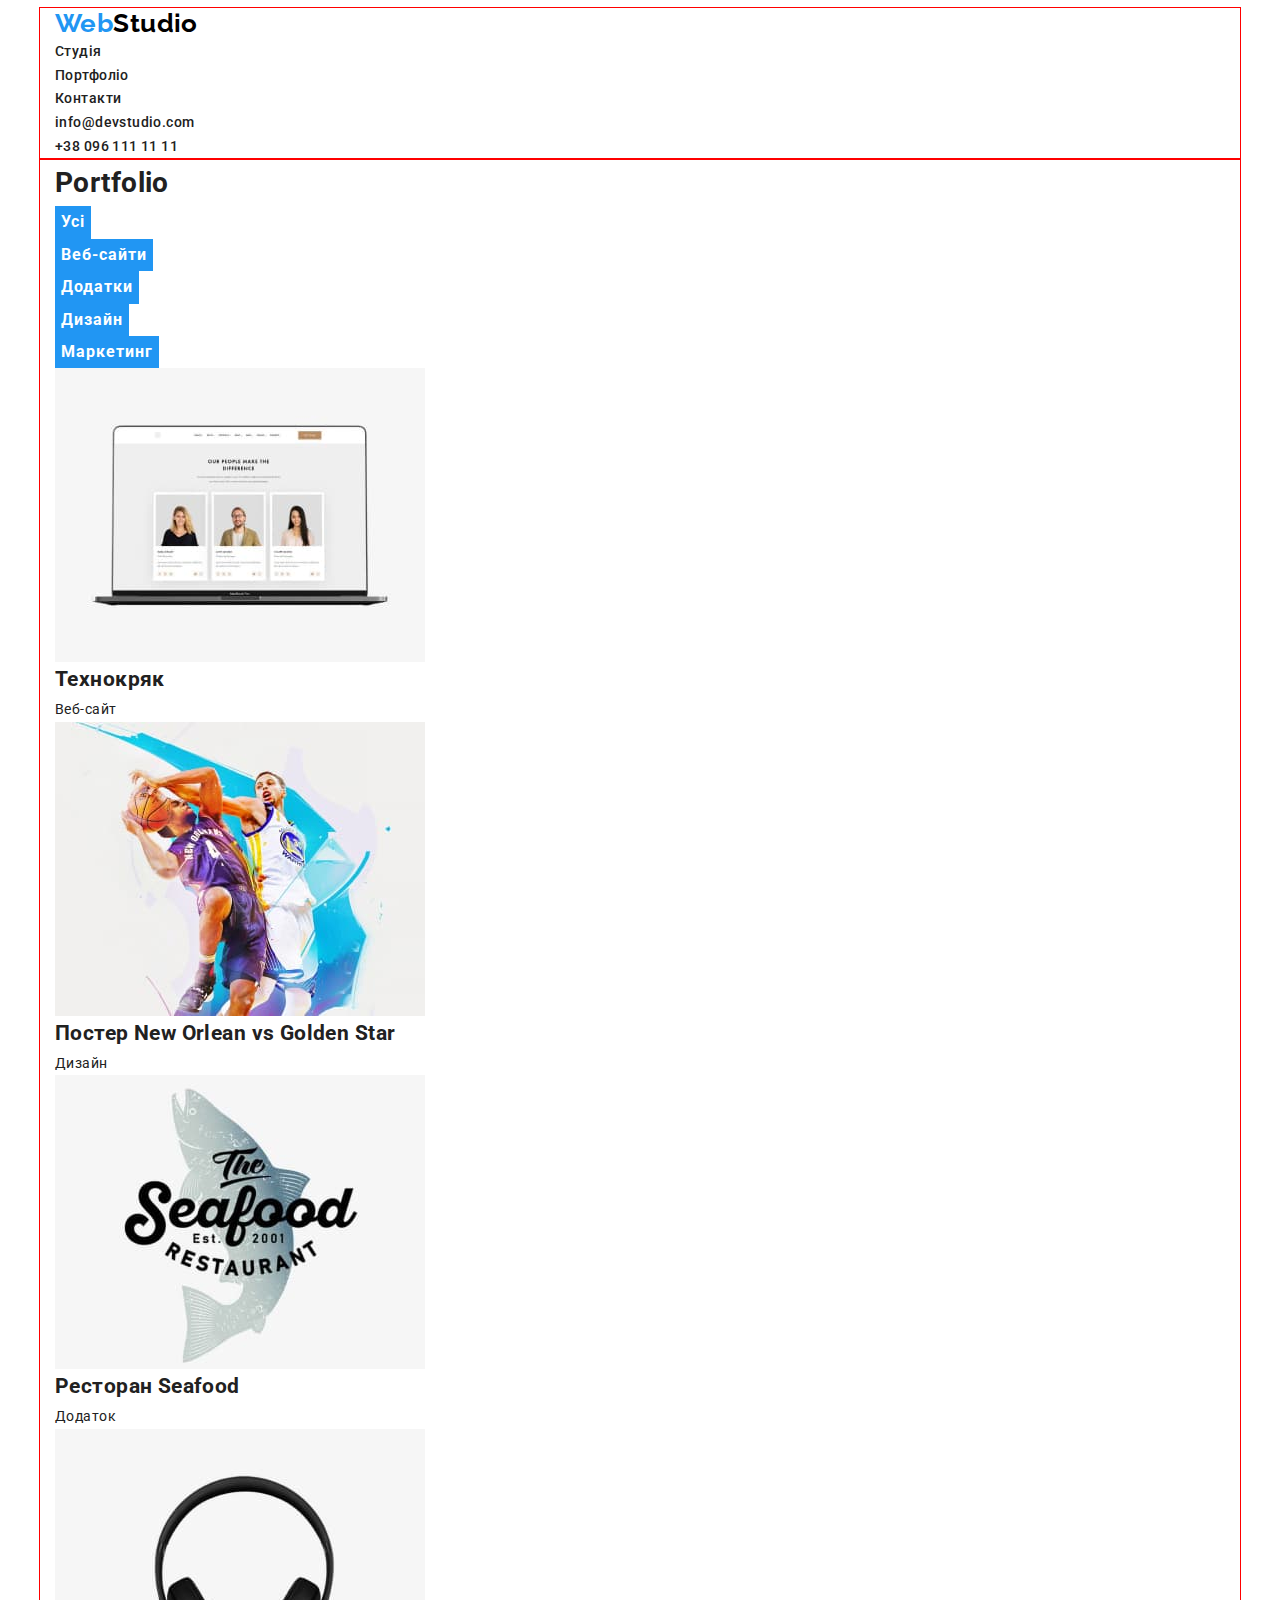
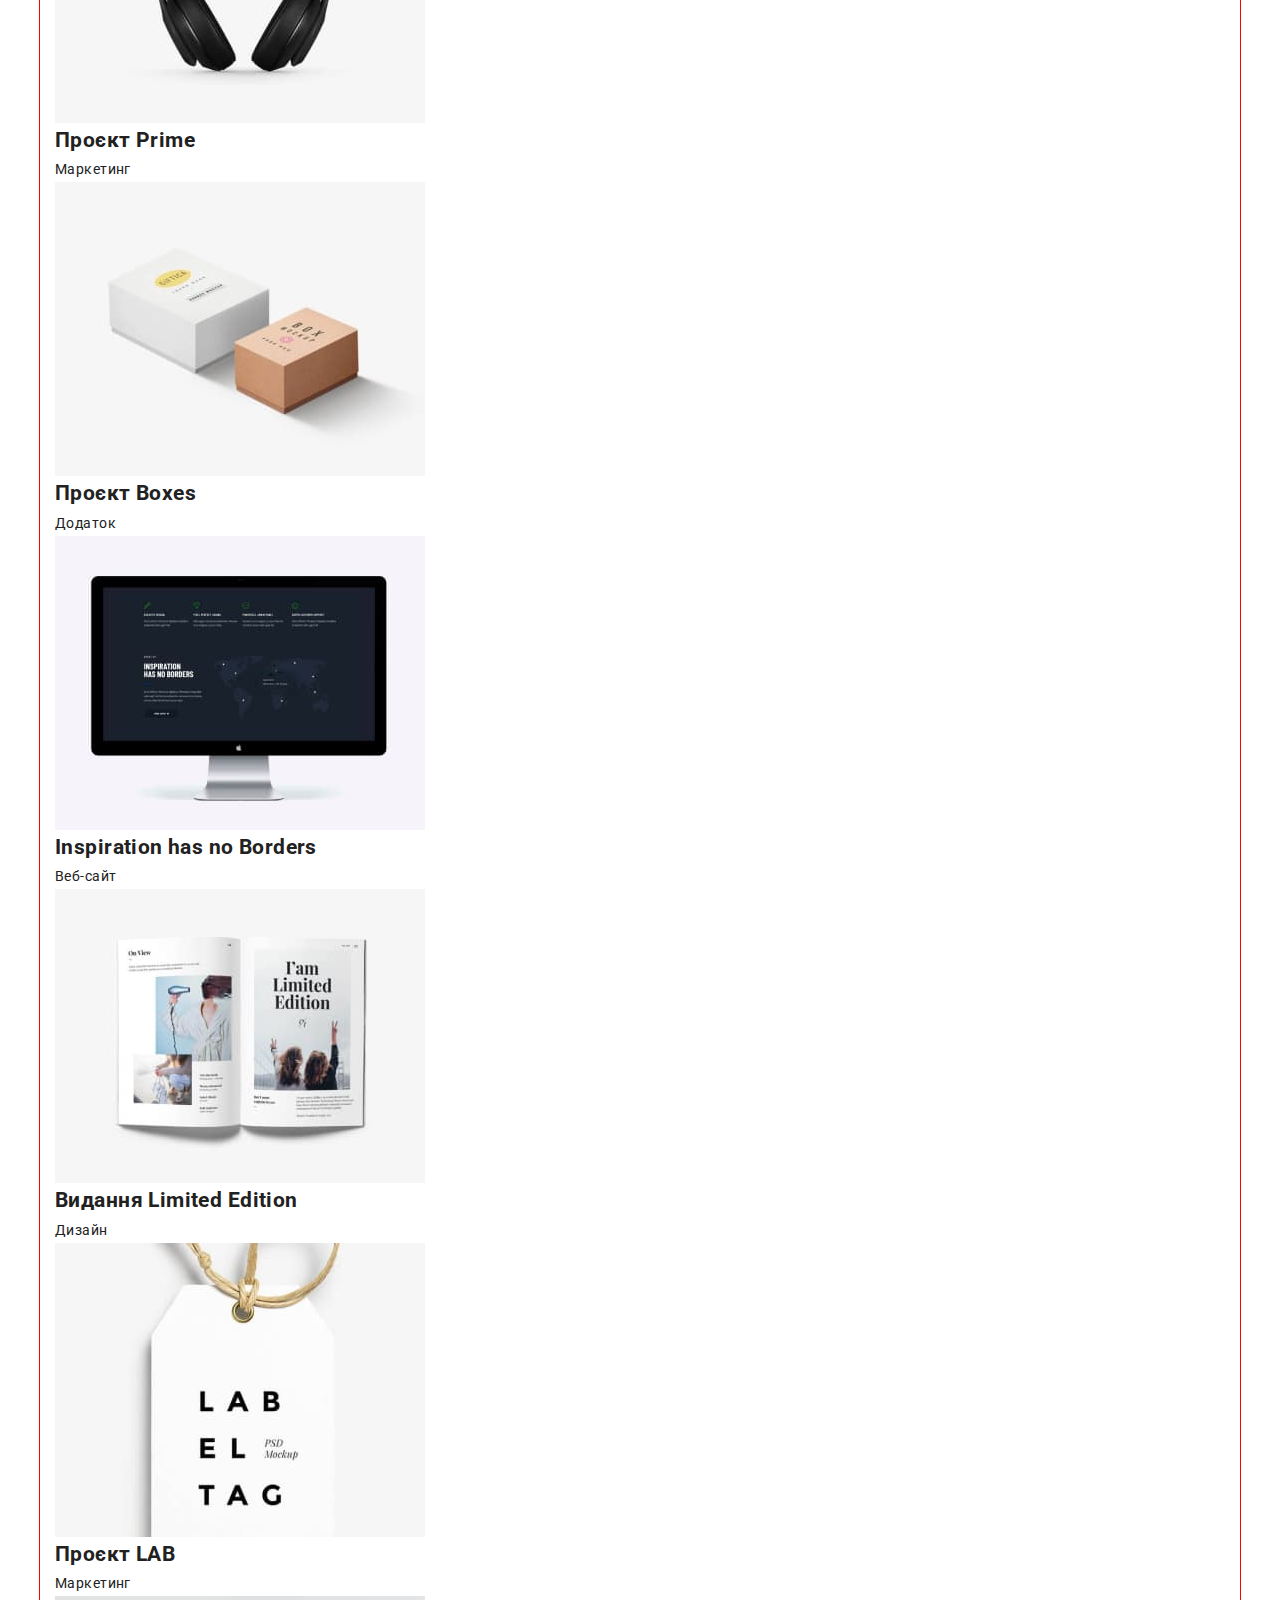
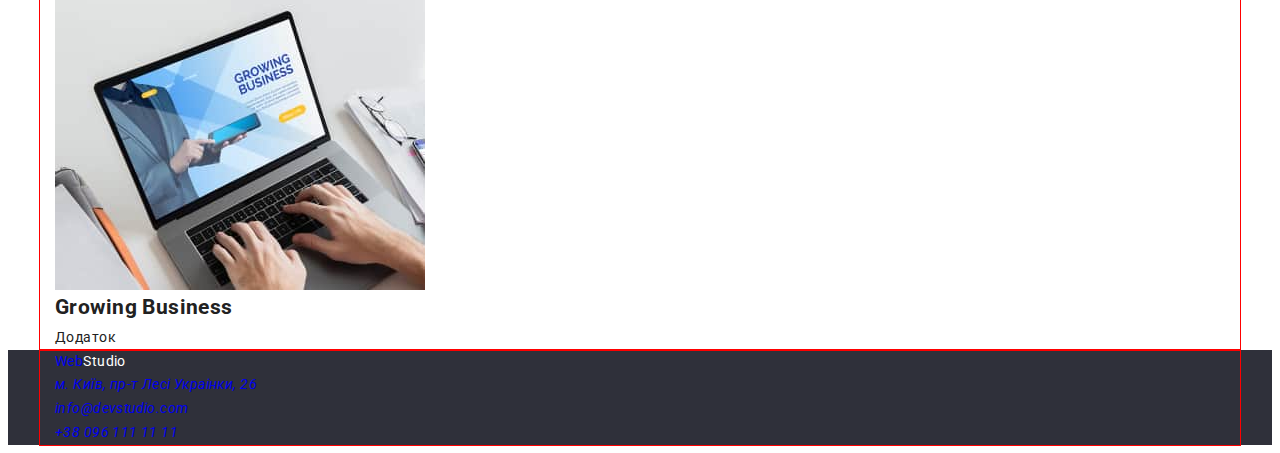
==== portfolio.html @ 5c6c7839 "Стилі текст і колір" ====
<!DOCTYPE html>
<html lang="uk">
  <head>
    <meta charset="UTF-8" />
    <meta http-equiv="X-UA-Compatible" content="IE=edge" />
    <meta name="viewport" content="width=device-width, initial-scale=1.0" />
    <title>WebStudio</title>
    <link rel="preconnect" href="https://fonts.googleapis.com" />
    <link rel="preconnect" href="https://fonts.gstatic.com" crossorigin />
    <link
      href="https://fonts.googleapis.com/css2?family=Raleway:wght@700&family=Roboto:wght@400;500;700;900&display=swap"
      rel="stylesheet"
    />
    <link rel="stylesheet" href="./css/style.css" />
  </head>

  <body>
    <!------------ header ------------->
    <header class="header">
      <div class="container">
        <nav class="header-nav">
          <a class="link logo" href="/"
            >Web<span class="logo-blac">Studio</span></a
          >
          <ul class="list header-list">
            <li class="header-item">
              <a class="link header-link" href="./index.html">Студія</a>
            </li>
            <li class="header-item">
              <a class="link header-link" href="./portfolio.html">Портфоліо</a>
            </li>
            <li class="header-item">
              <a class="link header-link" href="#">Контакти</a>
            </li>
          </ul>
        </nav>
        <ul class="list header-list">
          <li class="header-item">
            <a class="link header-link" href="mailto:info@devstudio.com"
              >info@devstudio.com</a
            >
          </li>
          <li class="header-item">
            <a class="link header-link" href="tel:+380961111111"
              >+38 096 111 11 11</a
            >
          </li>
        </ul>
      </div>
    </header>

    <main>
      <!------------- Portfolio -------------->
      <section class="Portfolio">
        <div class="container">
          <!-- Невидимий заголовок -->
          <h1 class="visually-hidden">Portfolio</h1>
          <!-------------- button filters ----------->
          <ul class="list btn-filters-list">
            <li class="btn-filters-item">
              <button type="button" class="btn btn-filters">Усі</button>
            </li>
            <li class="btn-filters-item">
              <button type="button" class="btn btn-filters">Веб-сайти</button>
            </li>
            <li class="btn-filters-item">
              <button type="button" class="btn btn-filters">Додатки</button>
            </li>
            <li class="btn-filters-item">
              <button type="button" class="btn btn-filters">Дизайн</button>
            </li>
            <li class="btn-filters-item">
              <button type="button" class="btn btn-filters">Маркетинг</button>
            </li>
          </ul>
          <!-- class="Portfolio-item" -->
          <ul class="list Portfolio-list">
            <li class="background-team">
              <img
                src="./images/portfolio/1img.jpg"
                alt="На макбукі відкрита сторінка сайту"
                width="370"
              />
              <h2 class="transition">Технокряк</h2>
              <p class="tabs">Веб-сайт</p>
            </li>
            <li class="background-team">
              <img
                src="./images/portfolio/2img.jpg"
                alt="Два хлопці грають в баскетбол"
                width="370"
              />
              <h2 class="transition">Постер New Orlean vs Golden Star</h2>
              <p class="tabs">Дизайн</p>
            </li>
            <li class="background-team">
              <img
                src="./images/portfolio/3img.jpg"
                alt="Сіра риба чорний напис назви ресторану"
                width="370"
              />
              <h2 class="transition">Ресторан Seafood</h2>
              <p class="tabs">Додаток</p>
            </li>
            <li class="background-team">
              <img
                src="./images/portfolio/4img.jpg"
                alt="Чорні аудіонаушники "
                width="370"
              />
              <h2 class="transition">Проєкт Prime</h2>
              <p class="tabs">Маркетинг</p>
            </li>
            <li class="background-team">
              <img
                src="./images/portfolio/5img.jpg"
                alt="Дві коробки"
                width="370"
              />
              <h2 class="transition">Проєкт Boxes</h2>
              <p class="tabs">Додаток</p>
            </li>
            <li class="background-team">
              <img
                src="./images/portfolio/6img.jpg"
                alt="Монітор з відкритим сайтом"
                width="370"
              />
              <h2 class="transition">Inspiration has no Borders</h2>
              <p class="tabs">Веб-сайт</p>
            </li>
            <li class="background-team">
              <img
                src="./images/portfolio/7img.jpg"
                alt="Розгорнута книжка з ілюстраціями"
                width="370"
              />
              <h2 class="transition">Видання Limited Edition</h2>
              <p class="tabs">Дизайн</p>
            </li>
            <li class="background-team">
              <img
                src="./images/portfolio/8img.jpg"
                alt="Бирка на канатці"
                width="370"
              />
              <h2 class="transition">Проєкт LAB</h2>
              <p class="tabs">Маркетинг</p>
            </li>
            <li class="background-team">
              <img
                src="./images/portfolio/9img.jpg"
                alt="Людина працюєє за ноутбуком"
                width="370"
              />
              <h2 class="transition">Growing Business</h2>
              <p class="ttabs>Додаток">Додаток</p>
            </li>
          </ul>
        </div>
      </section>
    </main>

    <footer class="footer">
      <div class="container">
      <a class="link link logo-link" href="/">Web<span class="logo-whayte">Studio</span></a>
      <address class="address">
        <ul class="list footer-list">
          <li class="footer-item">
            <a class="link link" href="https://goo.gl/maps/CPtrU1FHBa2aNyZL9"
              target="_blank"
              rel="noopener noreferrer nofollow"
              >м. Київ, пр-т Лесі Украінки, 26</a>
          </li>
          <li class="footer-item">
            <a class="link link" href="mailto:info@devstudio.com">info@devstudio.com</a>
          </li>
          <li class="footer-item">
            <a class="link link" href="tel:+380961111111">+38 096 111 11 11</a></li>
        </ul>
      </address>
    </div>
    </footer>
  </body>
</html>
---- css/style.css ----
:root {
  --color-brand: #2196f3;
  --color-text: #212121;
  --color-cap-text: #f5f5f5;
  --color-second-text: #757575;
  --background-premiori: #2f303a;
  --background-white: #ffffff;
  --background-gray: #f5f4fa;
  --color-white-text: #ffffff;
  --card-comand: rgba(255, 255, 255, 1);
  --button: rgba(33, 150, 243, 1);
}

body {
  color: var(--color-text);
  font-family: "Roboto", sans-serif;
  font-size: 14px;
  line-height: 1.7;
  letter-spacing: 0.03em;
}

.list {
  list-style: none;
}
.link {
  text-decoration: none;
}
.link:hover,
.link:focus {
  color: rgba(33, 150, 243, 1);
}
ul,
ol {
  margin: 0;
  padding: 0;
}
p,
h1,
h2,
h3,
h4,
h5,
h6 {
  margin: 0;
}
img {
  display: block;
}
.container {
  width: 1170px;
  padding: 0 15px;
  margin: 0 auto;
  outline: 1px solid red;
}

/* --------common styles----------- */
.btn {
  background-color: var(--color-brand);
  color: rgba(255, 255, 255, 1);
  font-family: inherit;
  font-style: normal;
  font-weight: 700;
  font-size: 16px;
  line-height: 1.9;
  display: flex;
  align-items: center;
  text-align: center;
  letter-spacing: 0.06em;
  cursor: pointer;
  border: none;
}
.btn:hover,
.btn:focus {
  background-color: #188ce8;
}

/* -------------header------------- */
.header-nav {
  color: var(--background-white);
  background-color: var(--background-white);
  font-family: inherit;

  
}
.logo {
  color: var(--color-brand);
  font-family: "Raleway", sans-serif;
  font-weight: 700;
  font-size: 26px;
  line-height: 1.2;
}
.logo-blac {
  color: #000000;
}
.header-link {
  color: rgba(33, 33, 33, 1);
  font-weight: 500;
  font-family: inherit;
}

/* ----------hero---------- */
.hero {
  background-color: var(--background-premiori);
}
.hero-title {
  color: rgba(255, 255, 255, 1);
  font-weight: 900;
  font-size: 44px;
  line-height: 1.4;
  text-align: center;
  letter-spacing: 0.06em;
  text-transform: uppercase;
  margin-bottom: 30px;
}

/* ----------Features---------- */
/* visually-hidden */
.Features-titel { 
  position: absolute;
  white-space: nowrap;
  width: 1px;
  height: 1px;
  overflow: hidden;
  border: 0;
  padding: 0;
  clip: rect(0 0 0 0);
  clip-path: inset(50%);
  margin: -1px;
}
.Features-subtitel {
  color: var(--color-text);
  font-weight: 700;
  font-size: 14px;
  line-height: 1.1;
  letter-spacing: 0.03em;
  text-transform: uppercase;
}
.Features-text {
  color: var(--color-second-text);
  font-size: 14px;
  line-height: 1.7;
  letter-spacing: 0.03em;
}

/* <!------------ workers -------------> */
.workers-titel {
  color: var(--color-text);
  font-weight: 700;
  font-size: 36px;
  line-height: 1.2;
  text-align: center;
  letter-spacing: 0.03em;
}

/* <!------------ team -------------> */
.team-titel {
color: var(--color-text);
font-weight: 700;
font-size: 36px;
line-height: calc(42 / 36);
text-align: center;
letter-spacing: 0.03em;
color: var(--color-text);
}
.team-subtitel {
  color: var(--color-text);
  font-size: 16px;
  line-height: 1.2;
  
  letter-spacing: 0.03em;
}
.team-subtitel {
  background-color: var(--card-comand);
}

/*  <!------------footer ------------> */
.footer {
  background-color: var(--background-premiori);
}
.logo-whayte {
  color: #FFFFFF;
}
.footer-link {
  color: rgba(255, 255, 255, 0.6);
  font-size: 14px;
  line-height: calc(24 / 14);
  letter-spacing: 0.03em;
  font-style: normal;
}
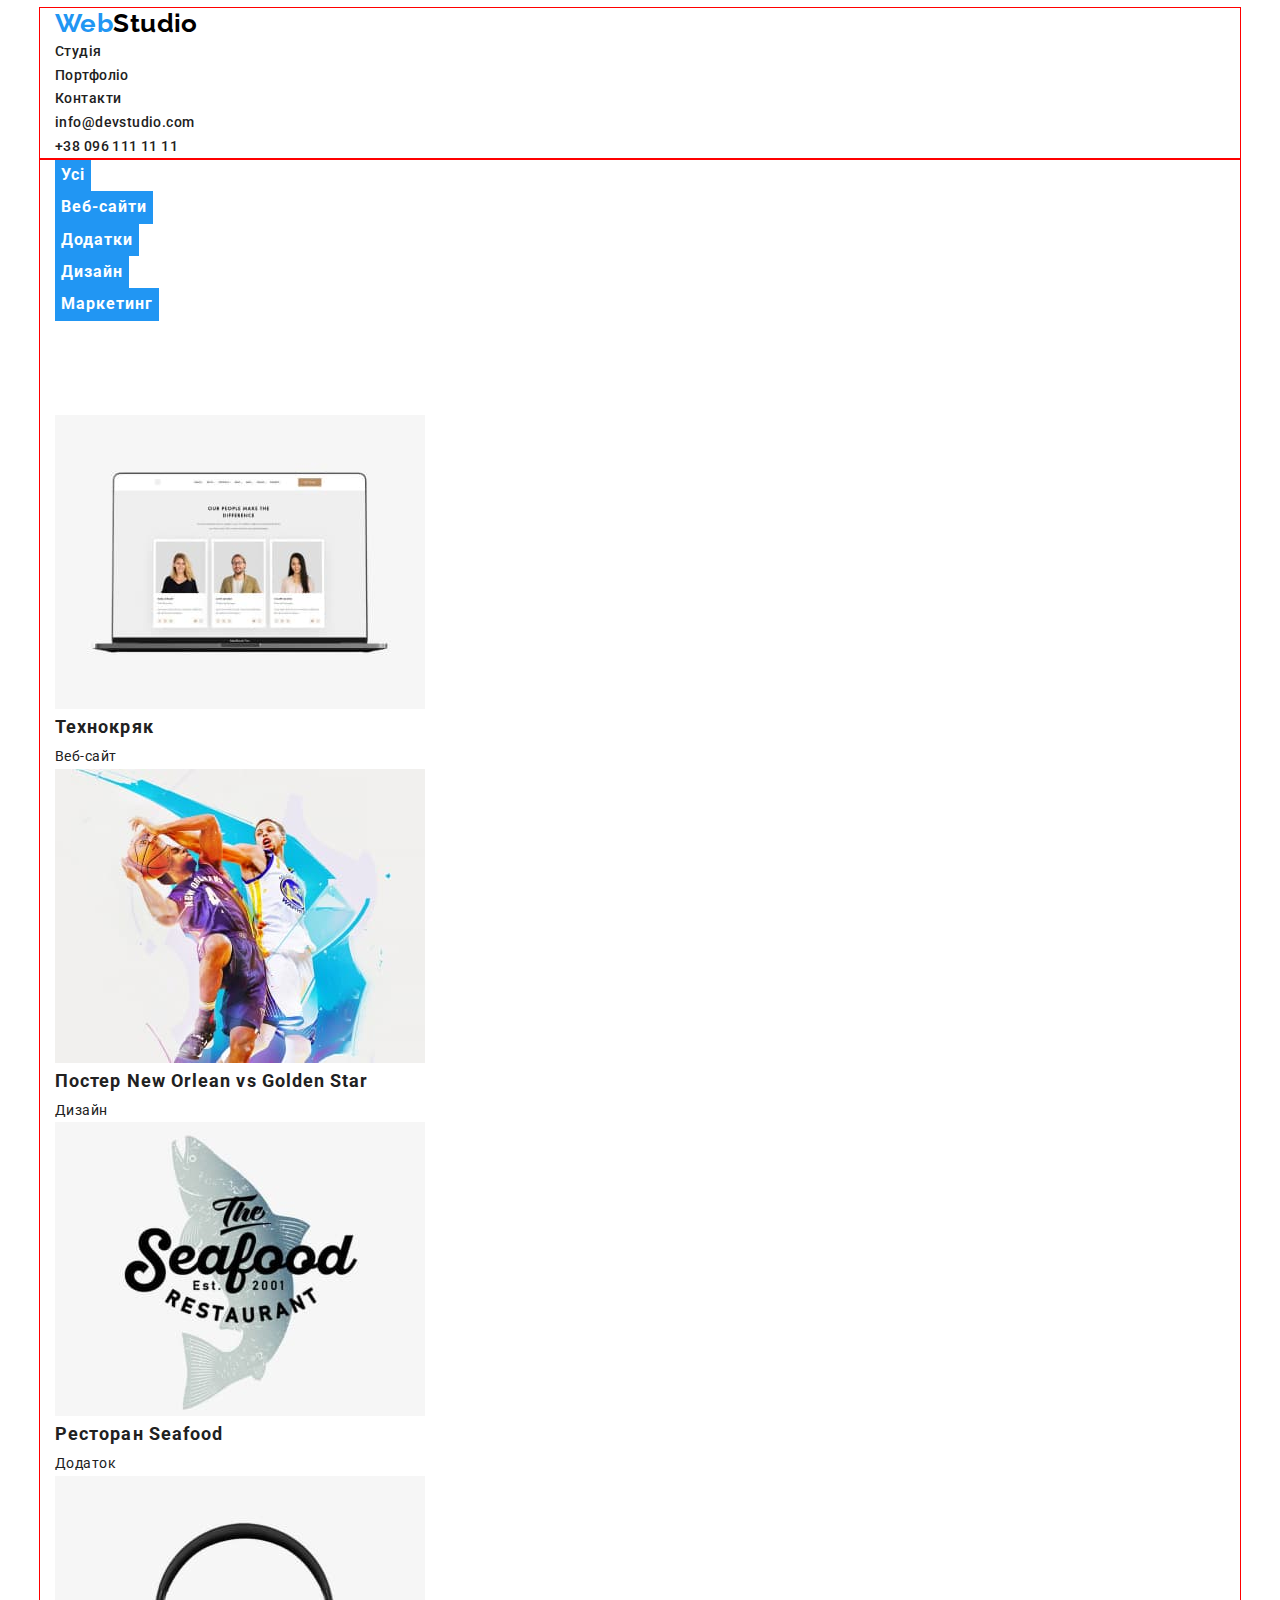
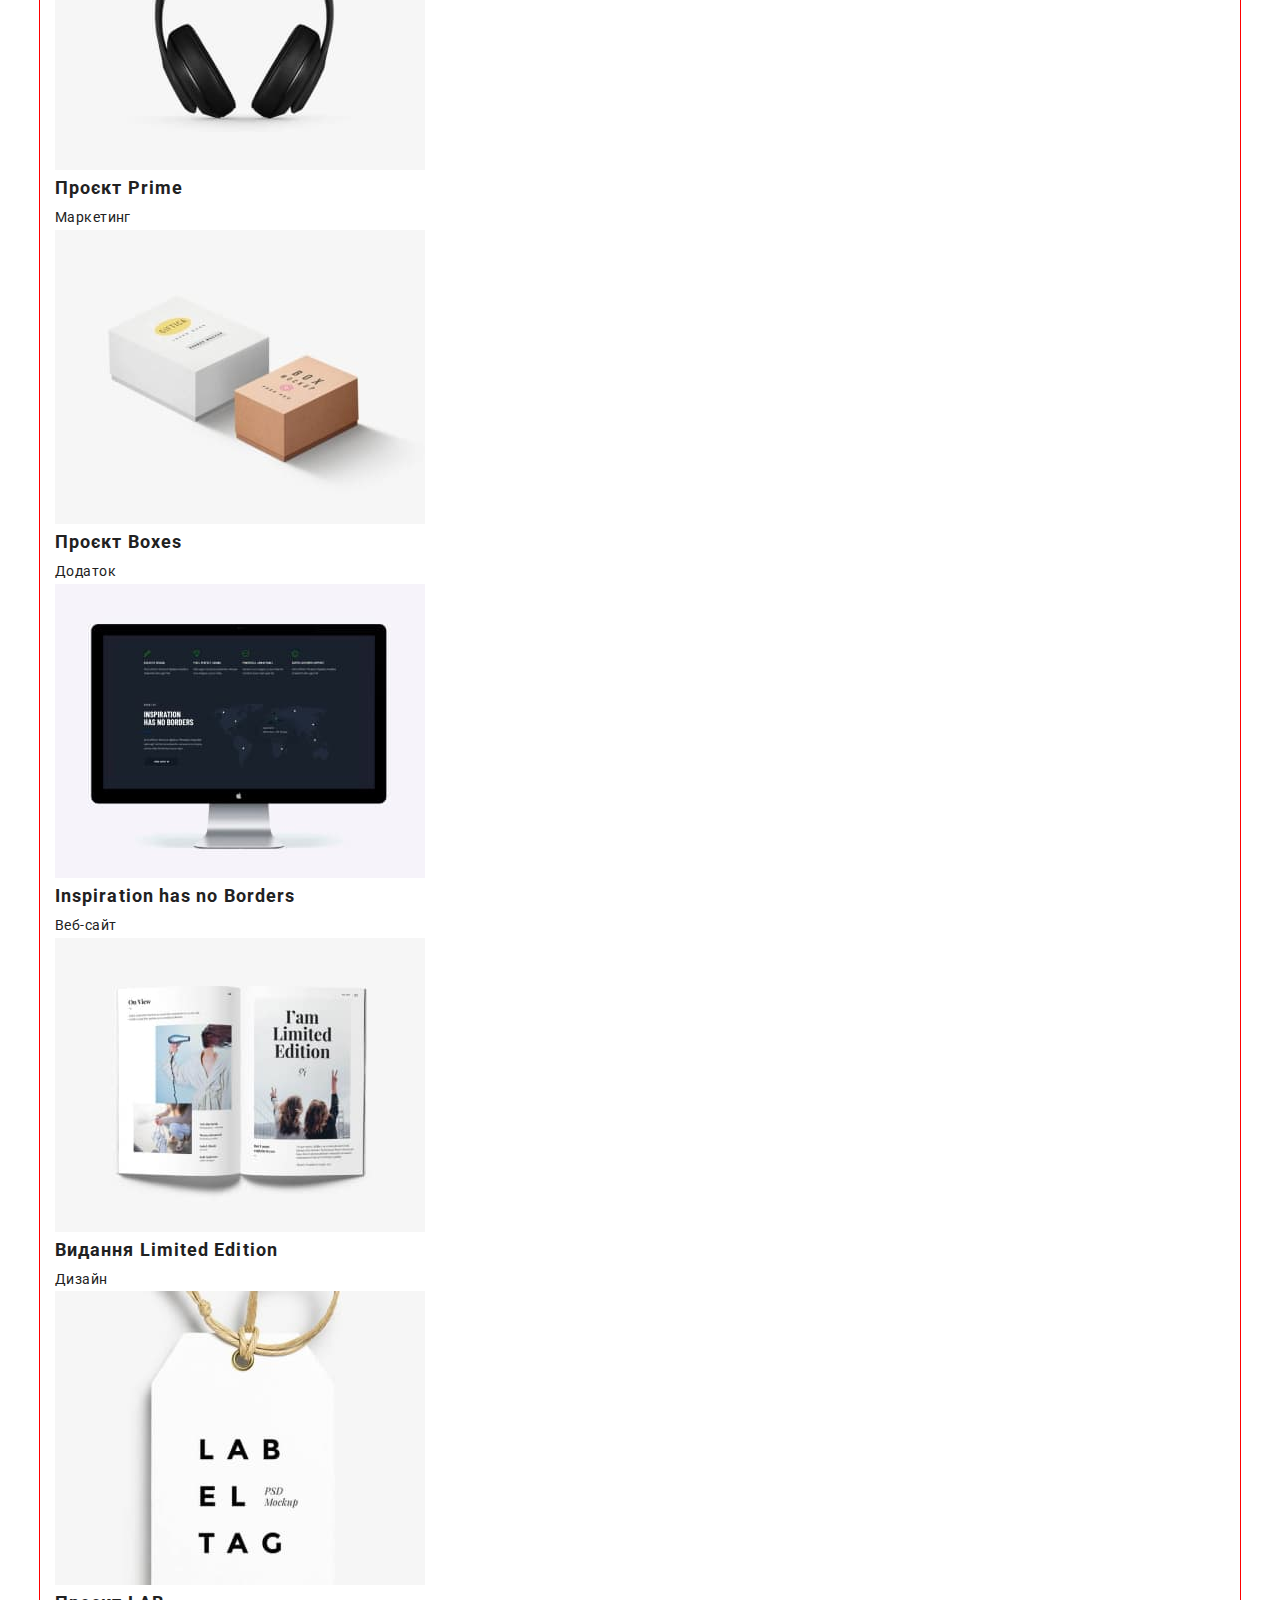
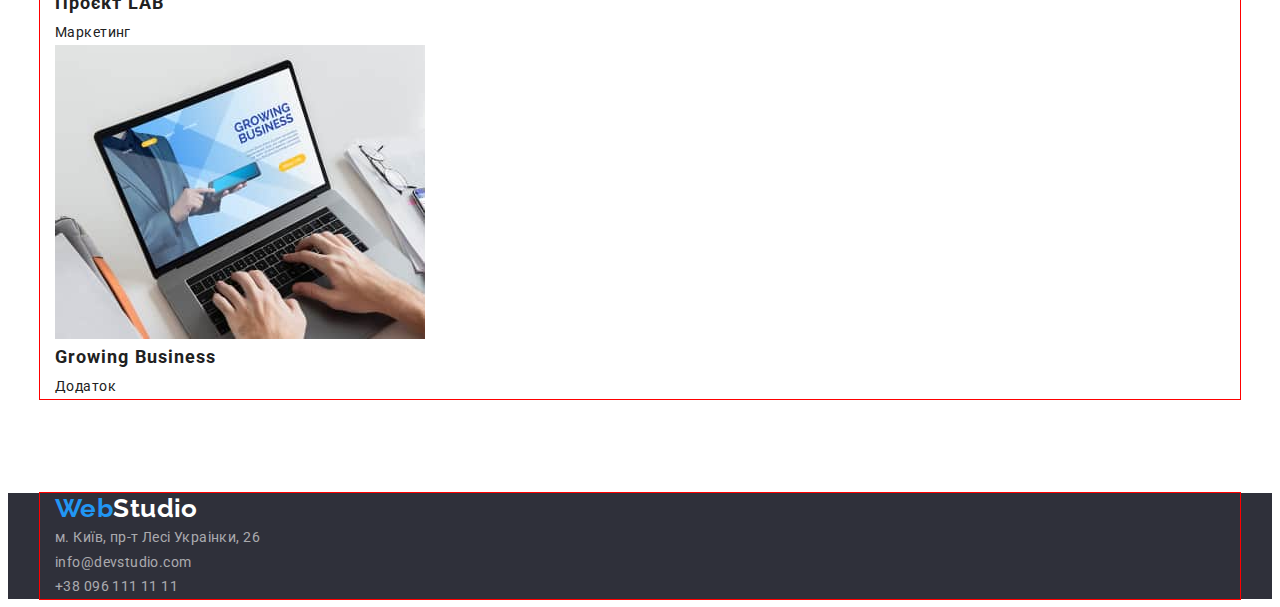
==== commit 7682eeb2: "css класи шрифт і колір" ====
--- a/portfolio.html
+++ b/portfolio.html
@@ -54,7 +54,7 @@
       <section class="Portfolio">
         <div class="container">
           <!-- Невидимий заголовок -->
-          <h1 class="visually-hidden">Portfolio</h1>
+          <h1 class="portfolio-titel visually-hidden">Portfolio</h1>
           <!-------------- button filters ----------->
           <ul class="list btn-filters-list">
             <li class="btn-filters-item">
@@ -73,87 +73,87 @@
               <button type="button" class="btn btn-filters">Маркетинг</button>
             </li>
           </ul>
-          <!-- class="Portfolio-item" -->
+          <!----------- projects portfolio ------------>
           <ul class="list Portfolio-list">
-            <li class="background-team">
-              <img
+            <li class="background-portfolio">
+              <img class="portfolio-img"
                 src="./images/portfolio/1img.jpg"
                 alt="На макбукі відкрита сторінка сайту"
                 width="370"
               />
-              <h2 class="transition">Технокряк</h2>
-              <p class="tabs">Веб-сайт</p>
+              <h2 class="portfolio-sabtitel">Технокряк</h2>
+              <p class="portfolio-text">Веб-сайт</p>
             </li>
-            <li class="background-team">
-              <img
+            <li class="background-portfolio">
+              <img class="portfolio-img"
                 src="./images/portfolio/2img.jpg"
                 alt="Два хлопці грають в баскетбол"
                 width="370"
               />
-              <h2 class="transition">Постер New Orlean vs Golden Star</h2>
-              <p class="tabs">Дизайн</p>
+              <h2 class="portfolio-sabtitel">Постер New Orlean vs Golden Star</h2>
+              <p class="portfolio-text">Дизайн</p>
             </li>
-            <li class="background-team">
-              <img
+            <li class="background-portfolio">
+              <img class="portfolio-img"
                 src="./images/portfolio/3img.jpg"
                 alt="Сіра риба чорний напис назви ресторану"
                 width="370"
               />
-              <h2 class="transition">Ресторан Seafood</h2>
-              <p class="tabs">Додаток</p>
+              <h2 class="portfolio-sabtitel">Ресторан Seafood</h2>
+              <p class="portfolio-text">Додаток</p>
             </li>
-            <li class="background-team">
-              <img
+            <li class="background-portfolio">
+              <img class="portfolio-img"
                 src="./images/portfolio/4img.jpg"
                 alt="Чорні аудіонаушники "
                 width="370"
               />
-              <h2 class="transition">Проєкт Prime</h2>
-              <p class="tabs">Маркетинг</p>
+              <h2 class="portfolio-sabtitel">Проєкт Prime</h2>
+              <p class="portfolio-text">Маркетинг</p>
             </li>
-            <li class="background-team">
-              <img
+            <li class="background-portfolio">
+              <img class="portfolio-img"
                 src="./images/portfolio/5img.jpg"
                 alt="Дві коробки"
                 width="370"
               />
-              <h2 class="transition">Проєкт Boxes</h2>
-              <p class="tabs">Додаток</p>
+              <h2 class="portfolio-sabtitel">Проєкт Boxes</h2>
+              <p class="portfolio-text">Додаток</p>
             </li>
-            <li class="background-team">
-              <img
+            <li class="background-portfolio">
+              <img class="portfolio-img"
                 src="./images/portfolio/6img.jpg"
                 alt="Монітор з відкритим сайтом"
                 width="370"
               />
-              <h2 class="transition">Inspiration has no Borders</h2>
-              <p class="tabs">Веб-сайт</p>
+              <h2 class="portfolio-sabtitel">Inspiration has no Borders</h2>
+              <p class="portfolio-text">Веб-сайт</p>
             </li>
-            <li class="background-team">
-              <img
+            <li class="background-portfolio">
+              <img class="portfolio-img"
                 src="./images/portfolio/7img.jpg"
                 alt="Розгорнута книжка з ілюстраціями"
                 width="370"
               />
-              <h2 class="transition">Видання Limited Edition</h2>
-              <p class="tabs">Дизайн</p>
+              <h2 class="portfolio-sabtitel">Видання Limited Edition</h2>
+              <p class="portfolio-text">Дизайн</p>
             </li>
-            <li class="background-team">
-              <img
+            <li class="background-portfolio">
+              <img class="portfolio-img"
                 src="./images/portfolio/8img.jpg"
                 alt="Бирка на канатці"
                 width="370"
               />
-              <h2 class="transition">Проєкт LAB</h2>
-              <p class="tabs">Маркетинг</p>
+              <h2 class="portfolio-sabtitel">Проєкт LAB</h2>
+              <p class="portfolio-text">Маркетинг</p>
             </li>
-            <li class="background-team">
-              <img
+            <li class="background-portfolio">
+              <img class="portfolio-img"
                 src="./images/portfolio/9img.jpg"
                 alt="Людина працюєє за ноутбуком"
                 width="370"
               />
-              <h2 class="transition">Growing Business</h2>
+              <h2 class="portfolio-sabtitel">Growing Business</h2>
               <p class="ttabs>Додаток">Додаток</p>
             </li>
           </ul>
@@ -163,20 +163,20 @@
 
     <footer class="footer">
       <div class="container">
-      <a class="link link logo-link" href="/">Web<span class="logo-whayte">Studio</span></a>
+      <a class="link logo" href="/">Web<span class="logo-whayte">Studio</span></a>
       <address class="address">
         <ul class="list footer-list">
           <li class="footer-item">
-            <a class="link link" href="https://goo.gl/maps/CPtrU1FHBa2aNyZL9"
+            <a class="link footer-link" href="https://goo.gl/maps/CPtrU1FHBa2aNyZL9"
               target="_blank"
               rel="noopener noreferrer nofollow"
               >м. Київ, пр-т Лесі Украінки, 26</a>
           </li>
           <li class="footer-item">
-            <a class="link link" href="mailto:info@devstudio.com">info@devstudio.com</a>
+            <a class="link footer-link" href="mailto:info@devstudio.com">info@devstudio.com</a>
           </li>
           <li class="footer-item">
-            <a class="link link" href="tel:+380961111111">+38 096 111 11 11</a></li>
+            <a class="link footer-link" href="tel:+380961111111">+38 096 111 11 11</a></li>
         </ul>
       </address>
     </div>
--- a/css/style.css
+++ b/css/style.css
@@ -7,7 +7,7 @@
   --background-white: #ffffff;
   --background-gray: #f5f4fa;
   --color-white-text: #ffffff;
-  --card-comand: rgba(255, 255, 255, 1);
+  --card-background: rgba(255, 255, 255, 1);
   --button: rgba(33, 150, 243, 1);
 }
 
@@ -114,8 +114,8 @@
 }
 
 /* ----------Features---------- */
-/* visually-hidden */
-.Features-titel { 
+/* portfolio-titel */
+.visually-hidden { 
   position: absolute;
   white-space: nowrap;
   width: 1px;
@@ -169,8 +169,9 @@
   
   letter-spacing: 0.03em;
 }
-.team-subtitel {
-  background-color: var(--card-comand);
+/*-------- background team card ---------*/
+.team-background {
+  background-color: var(--card-background);
 }
 
 /*  <!------------footer ------------> */
@@ -188,19 +189,44 @@
   font-style: normal;
 }
 
-
-
-
-
-
-
-
-
-
-
-
-
-
-
-
-
+/* ------------Portfolio------------ */
+
+.btn-filters-list {
+  margin-bottom: 50px;
+}
+.background-portfolio {
+  background-color: var(--card-background);
+}
+.Portfolio-img {
+
+}
+.portfolio-sabtitel {
+  font-weight: 700;
+  font-size: 18px;
+  line-height: calc(36 / 18);
+  letter-spacing: 0.06em;
+
+color: var(--color-text);
+}
+.Portfolio-text {
+  font-size: 16px;
+  line-height: calc(30 / 16);
+  letter-spacing: 0.03em;
+}
+.Portfolio-list {
+  margin: 94px auto;
+}
+
+
+
+
+
+
+
+
+
+
+
+
+
+
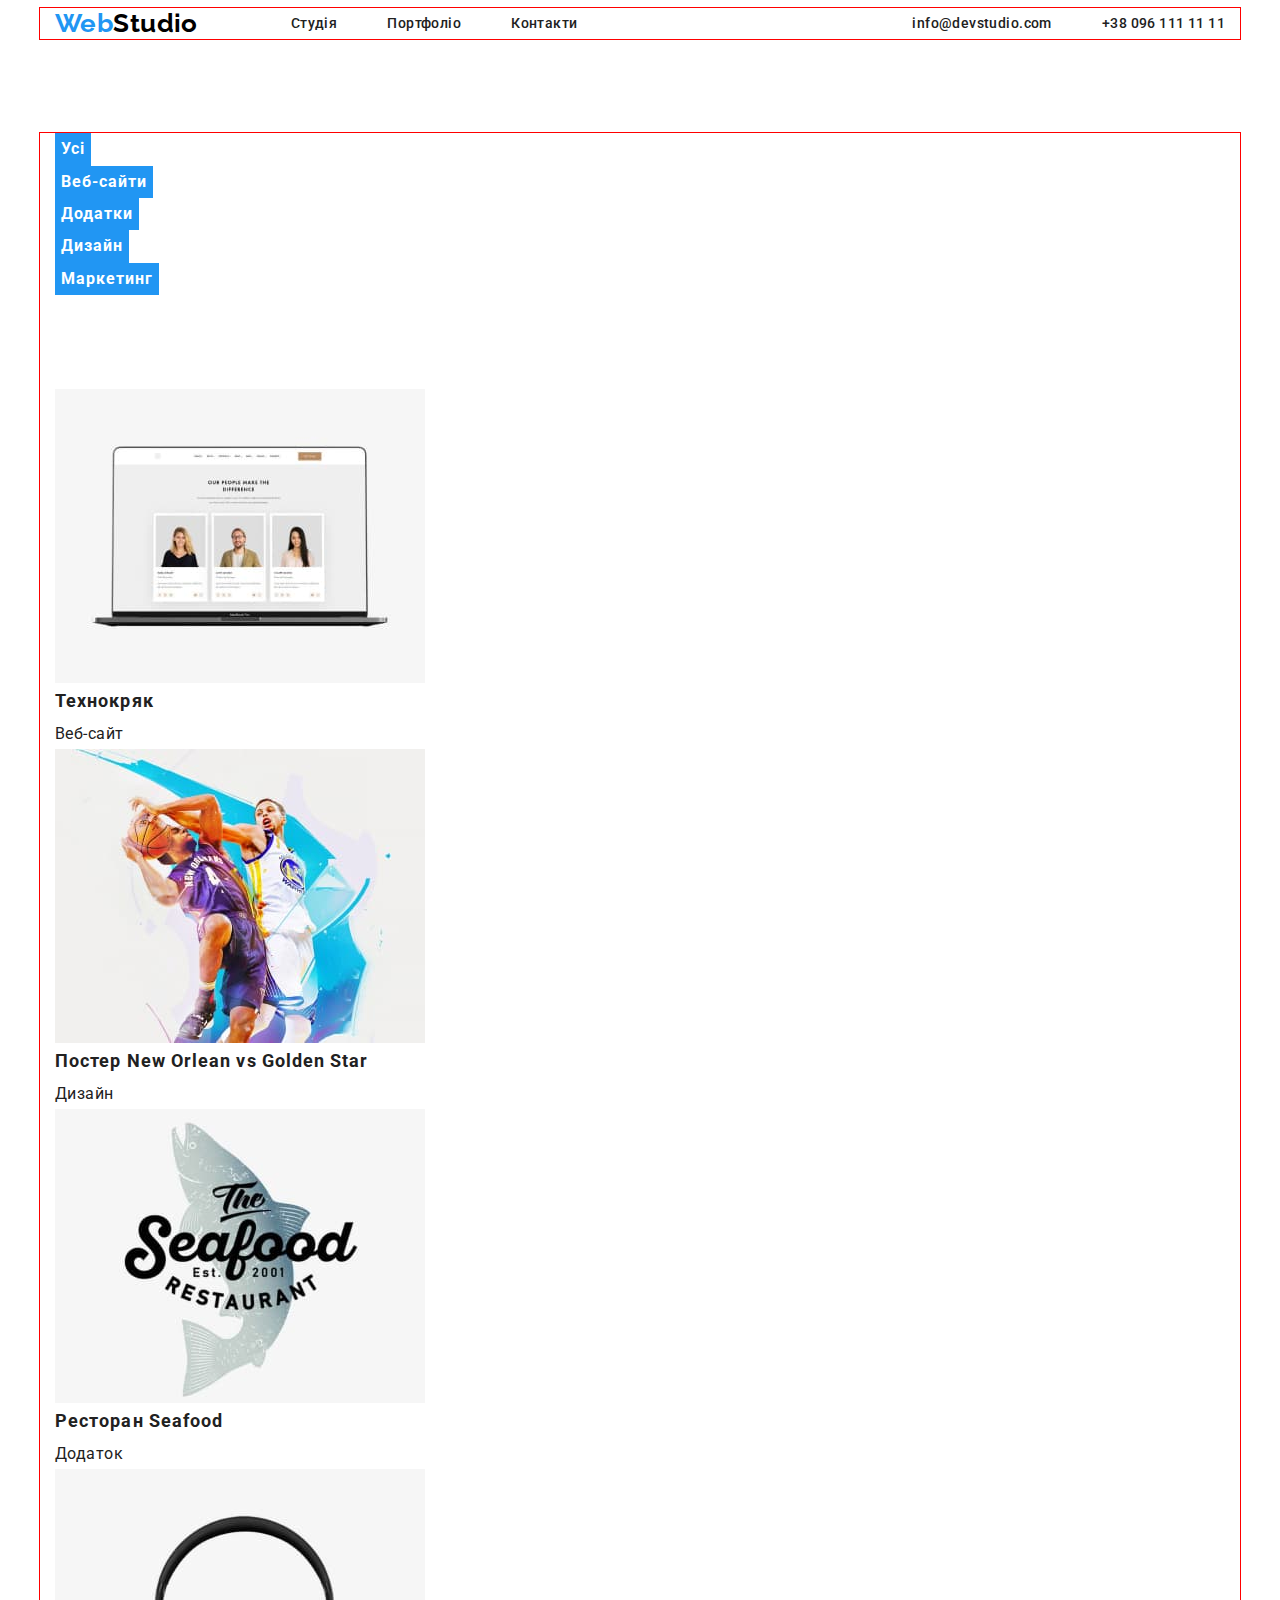
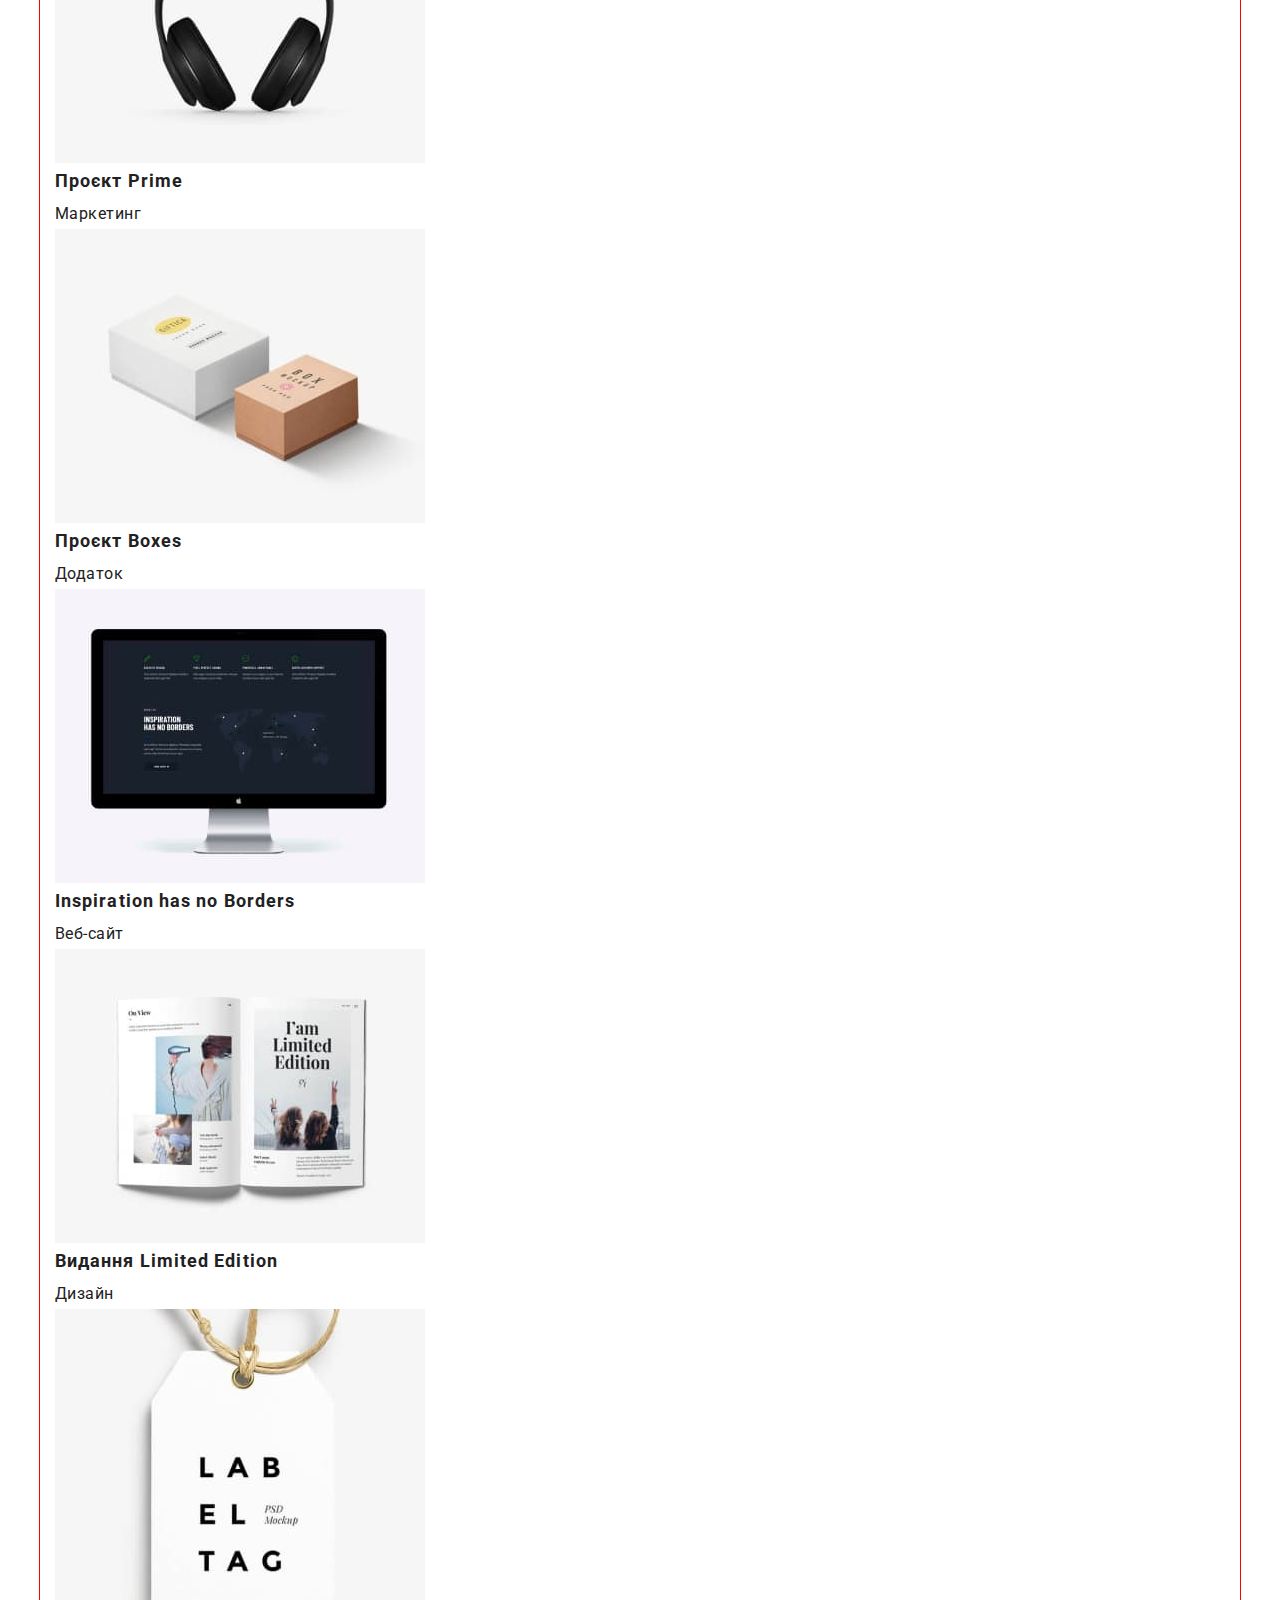
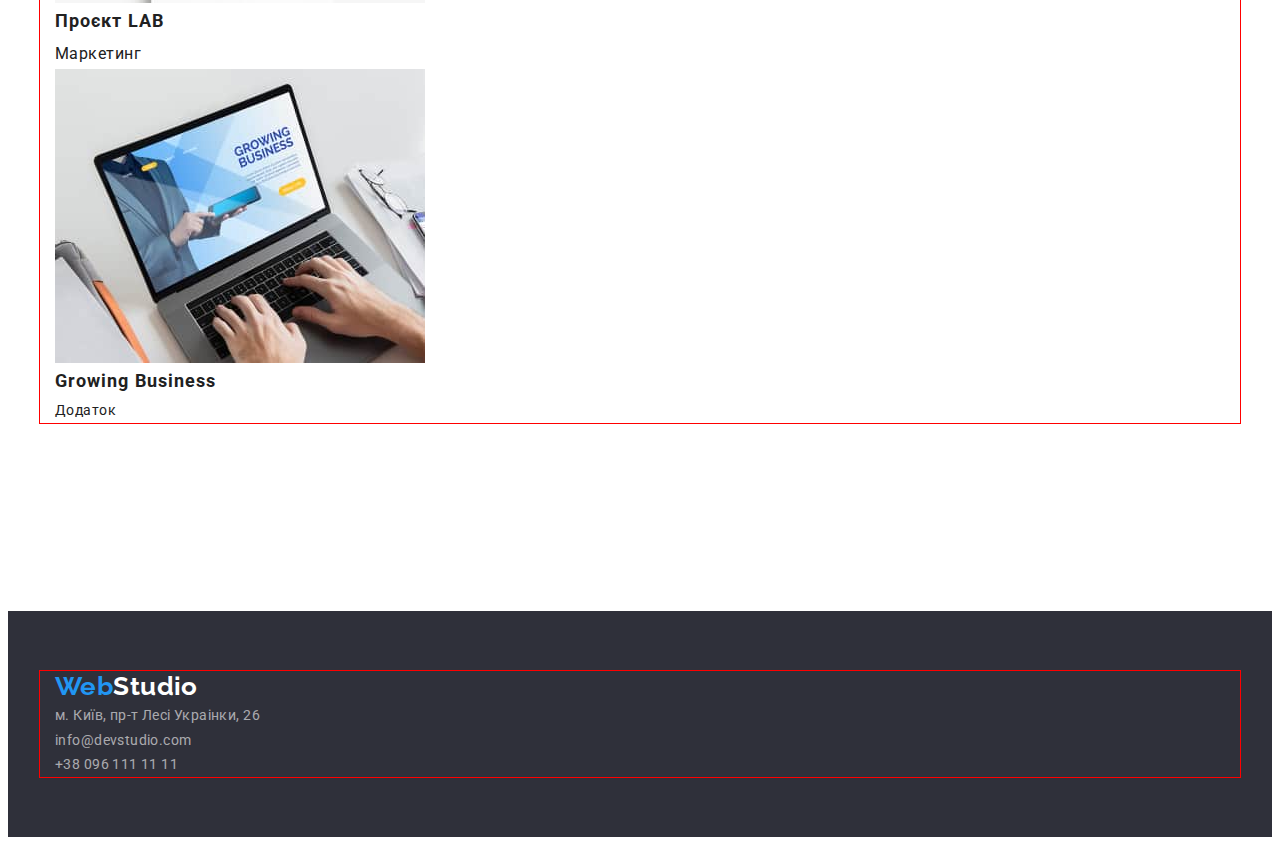
==== commit 46a75a27: "додав флекси" ====
--- a/portfolio.html
+++ b/portfolio.html
@@ -18,10 +18,10 @@
     <!------------ header ------------->
     <header class="header">
       <div class="container">
-        <nav class="header-nav">
-          <a class="link logo" href="/"
+        <a class="link logo" href="/"
             >Web<span class="logo-blac">Studio</span></a
           >
+        <nav class="header-nav">
           <ul class="list header-list">
             <li class="header-item">
               <a class="link header-link" href="./index.html">Студія</a>
@@ -51,7 +51,7 @@
 
     <main>
       <!------------- Portfolio -------------->
-      <section class="Portfolio">
+      <section class="section portfolio">
         <div class="container">
           <!-- Невидимий заголовок -->
           <h1 class="portfolio-titel visually-hidden">Portfolio</h1>
@@ -74,7 +74,7 @@
             </li>
           </ul>
           <!----------- projects portfolio ------------>
-          <ul class="list Portfolio-list">
+          <ul class="list portfolio-list">
             <li class="background-portfolio">
               <img class="portfolio-img"
                 src="./images/portfolio/1img.jpg"
--- a/css/style.css
+++ b/css/style.css
@@ -73,14 +73,17 @@
 .btn:focus {
   background-color: #188ce8;
 }
+.section {
+  padding-top: 94px;
+  padding-bottom: 94px;
+}
 
 /* -------------header------------- */
+
 .header-nav {
   color: var(--background-white);
   background-color: var(--background-white);
   font-family: inherit;
-
-  
 }
 .logo {
   color: var(--color-brand);
@@ -88,10 +91,23 @@
   font-weight: 700;
   font-size: 26px;
   line-height: 1.2;
+  margin-right: 93px;
 }
 .logo-blac {
   color: #000000;
 }
+.header > .container {
+  display: flex;
+  align-items: center;
+}
+.header-list {
+  display: flex;
+  margin-left: auto;
+}
+.header-item:not(:last-child) {
+  margin-right: 50px;
+}
+
 .header-link {
   color: rgba(33, 33, 33, 1);
   font-weight: 500;
@@ -112,10 +128,16 @@
   text-transform: uppercase;
   margin-bottom: 30px;
 }
+.hero-btn {
+  min-width: 216px;
+  height: 50px;
+  margin: 30px auto 0;
+  display: block;
+}
 
 /* ----------Features---------- */
 /* portfolio-titel */
-.visually-hidden { 
+.visually-hidden {
   position: absolute;
   white-space: nowrap;
   width: 1px;
@@ -127,59 +149,90 @@
   clip-path: inset(50%);
   margin: -1px;
 }
-.Features-subtitel {
+.features-list {
+  display: flex;
+}
+.features-item:not(:last-child) {
+  margin-right: 30px;
+}
+.features-subtitel {
   color: var(--color-text);
   font-weight: 700;
   font-size: 14px;
   line-height: 1.1;
   letter-spacing: 0.03em;
   text-transform: uppercase;
-}
-.Features-text {
+  margin-bottom: 10px;
+}
+.features-text {
   color: var(--color-second-text);
   font-size: 14px;
   line-height: 1.7;
   letter-spacing: 0.03em;
 }
 
-/* <!------------ workers -------------> */
+/* ------------ workers ------------*/
 .workers-titel {
   color: var(--color-text);
   font-weight: 700;
   font-size: 36px;
-  line-height: 1.2;
-  text-align: center;
-  letter-spacing: 0.03em;
-}
-
-/* <!------------ team -------------> */
+  line-height: calc(42 / 36);
+  text-align: center;
+  letter-spacing: 0.03em;
+  margin-bottom: 50px;
+}
+.workers-list {
+  display: flex;
+}
+.workers-item:not(:last-child) {
+  margin-right: 30px;
+}
+
+/* ------------ team ------------ */
 .team-titel {
-color: var(--color-text);
-font-weight: 700;
-font-size: 36px;
-line-height: calc(42 / 36);
-text-align: center;
-letter-spacing: 0.03em;
-color: var(--color-text);
-}
+  color: var(--color-text);
+  font-weight: 700;
+  font-size: 36px;
+  line-height: calc(42 / 36);
+  text-align: center;
+  letter-spacing: 0.03em;
+  margin-bottom: 50px;
+}
+.team-list {
+  display: flex;
+}
+
 .team-subtitel {
   color: var(--color-text);
   font-size: 16px;
   line-height: 1.2;
-  
-  letter-spacing: 0.03em;
+  letter-spacing: 0.03em;
+  margin-bottom: 10px;
+}
+
+.team-img {
+  margin-bottom: 30px;
+}
+.team-item {
+  padding-bottom: 30px;
+}
+.team-item:not(:last-child) {
+  margin-right: 30px;
 }
 /*-------- background team card ---------*/
 .team-background {
   background-color: var(--card-background);
 }
 
-/*  <!------------footer ------------> */
+/*  ------------footer ------------ */
 .footer {
   background-color: var(--background-premiori);
-}
+  padding-top: 60px;
+  padding-bottom: 60px;
+}
+
 .logo-whayte {
-  color: #FFFFFF;
+  color: #ffffff;
 }
 .footer-link {
   color: rgba(255, 255, 255, 0.6);
@@ -197,36 +250,18 @@
 .background-portfolio {
   background-color: var(--card-background);
 }
-.Portfolio-img {
-
-}
 .portfolio-sabtitel {
+  color: var(--color-text);
   font-weight: 700;
   font-size: 18px;
   line-height: calc(36 / 18);
   letter-spacing: 0.06em;
-
-color: var(--color-text);
-}
-.Portfolio-text {
+}
+.portfolio-text {
   font-size: 16px;
   line-height: calc(30 / 16);
   letter-spacing: 0.03em;
 }
-.Portfolio-list {
+.portfolio-list {
   margin: 94px auto;
-}
-
-
-
-
-
-
-
-
-
-
-
-
-
-
+}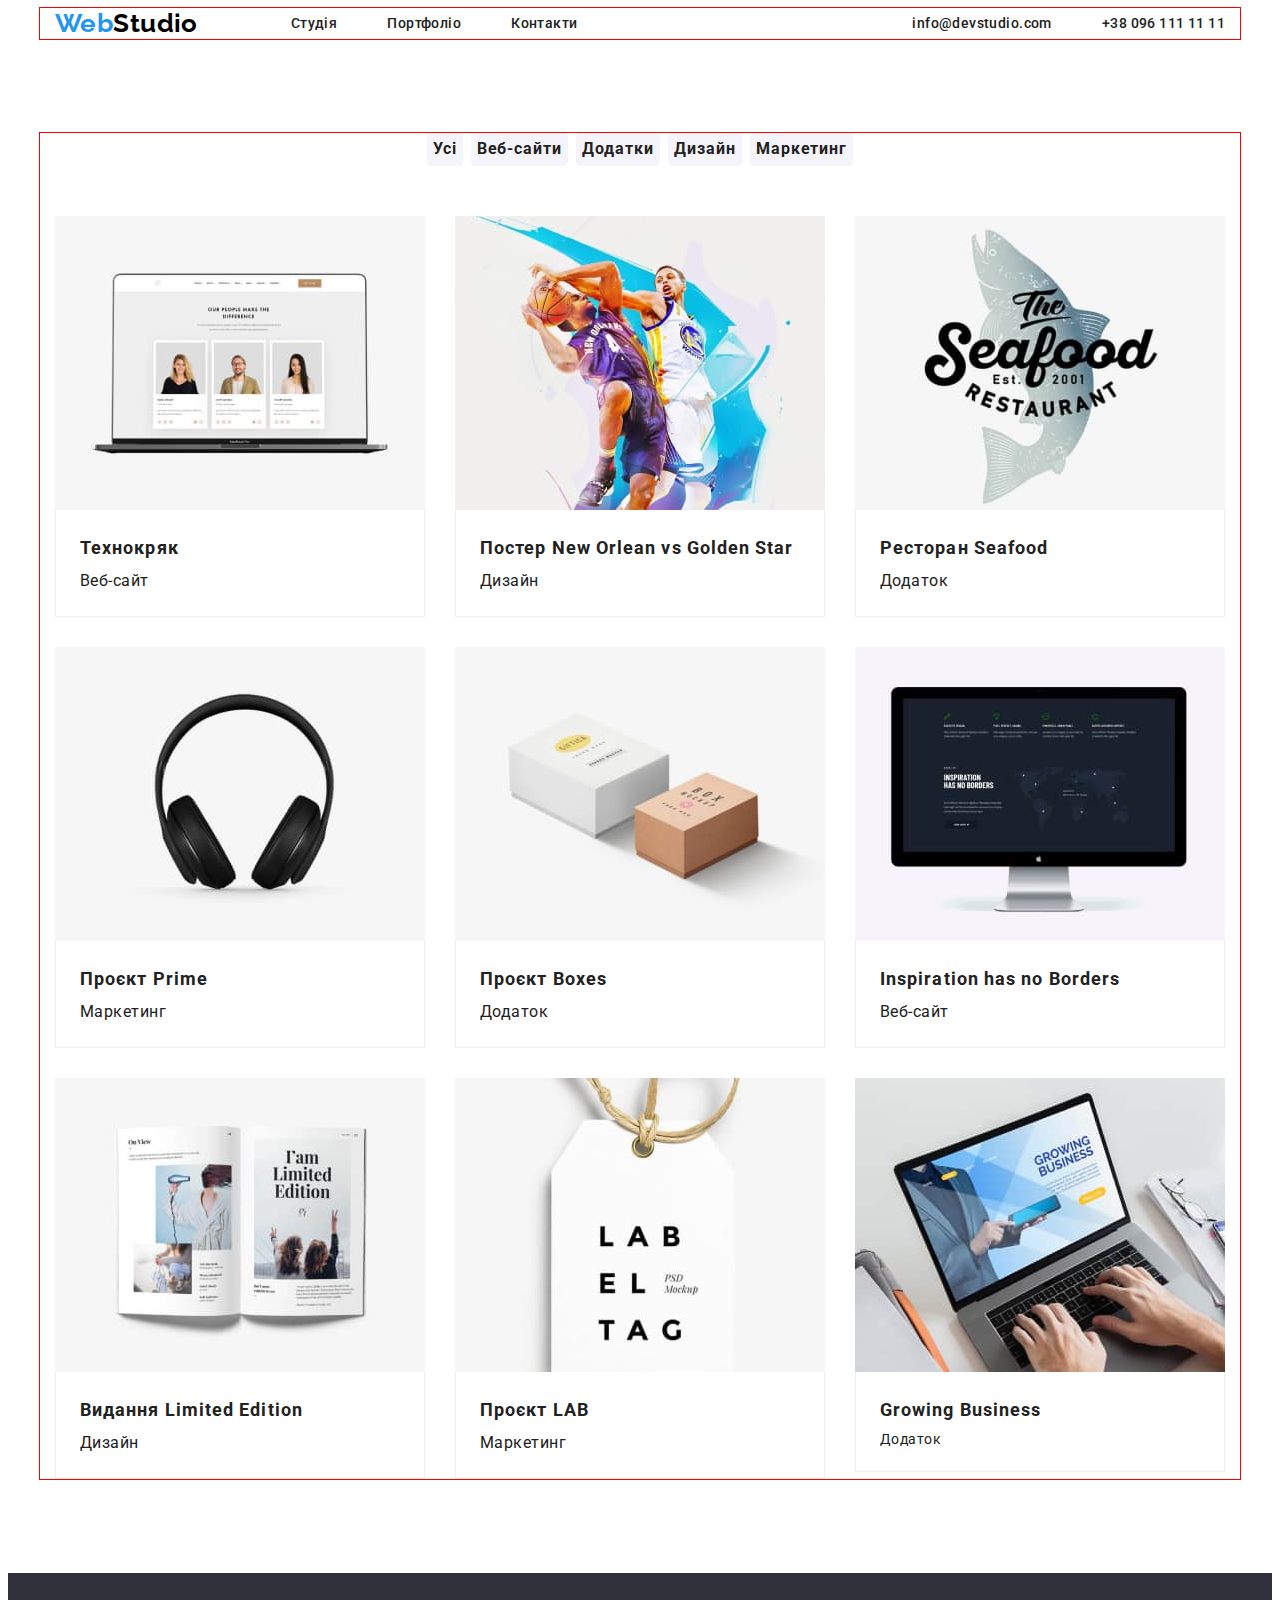
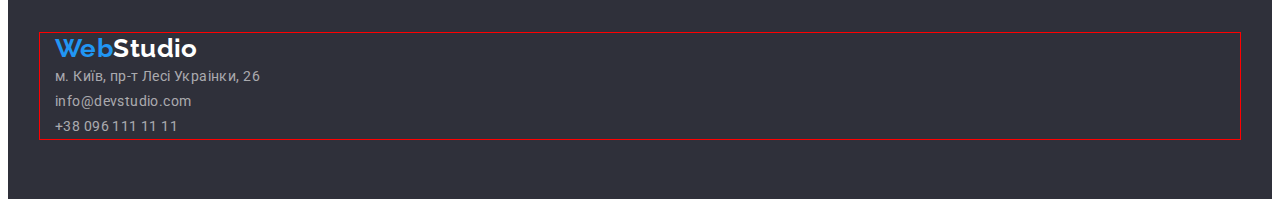
==== commit 0d4bdd1a: "портфоліо флекс" ====
--- a/portfolio.html
+++ b/portfolio.html
@@ -81,8 +81,10 @@
                 alt="На макбукі відкрита сторінка сайту"
                 width="370"
               />
+              <div class="portfolio-card-border">
               <h2 class="portfolio-sabtitel">Технокряк</h2>
               <p class="portfolio-text">Веб-сайт</p>
+            </div>
             </li>
             <li class="background-portfolio">
               <img class="portfolio-img"
@@ -90,8 +92,10 @@
                 alt="Два хлопці грають в баскетбол"
                 width="370"
               />
+              <div class="portfolio-card-border">
               <h2 class="portfolio-sabtitel">Постер New Orlean vs Golden Star</h2>
               <p class="portfolio-text">Дизайн</p>
+            </div>
             </li>
             <li class="background-portfolio">
               <img class="portfolio-img"
@@ -99,8 +103,10 @@
                 alt="Сіра риба чорний напис назви ресторану"
                 width="370"
               />
+              <div class="portfolio-card-border">
               <h2 class="portfolio-sabtitel">Ресторан Seafood</h2>
               <p class="portfolio-text">Додаток</p>
+            </div>
             </li>
             <li class="background-portfolio">
               <img class="portfolio-img"
@@ -108,8 +114,10 @@
                 alt="Чорні аудіонаушники "
                 width="370"
               />
+              <div class="portfolio-card-border">
               <h2 class="portfolio-sabtitel">Проєкт Prime</h2>
               <p class="portfolio-text">Маркетинг</p>
+            </div>
             </li>
             <li class="background-portfolio">
               <img class="portfolio-img"
@@ -117,8 +125,10 @@
                 alt="Дві коробки"
                 width="370"
               />
+              <div class="portfolio-card-border">
               <h2 class="portfolio-sabtitel">Проєкт Boxes</h2>
               <p class="portfolio-text">Додаток</p>
+            </div>
             </li>
             <li class="background-portfolio">
               <img class="portfolio-img"
@@ -126,8 +136,10 @@
                 alt="Монітор з відкритим сайтом"
                 width="370"
               />
+              <div class="portfolio-card-border">
               <h2 class="portfolio-sabtitel">Inspiration has no Borders</h2>
               <p class="portfolio-text">Веб-сайт</p>
+            </div>
             </li>
             <li class="background-portfolio">
               <img class="portfolio-img"
@@ -135,8 +147,10 @@
                 alt="Розгорнута книжка з ілюстраціями"
                 width="370"
               />
+              <div class="portfolio-card-border">
               <h2 class="portfolio-sabtitel">Видання Limited Edition</h2>
               <p class="portfolio-text">Дизайн</p>
+            </div>
             </li>
             <li class="background-portfolio">
               <img class="portfolio-img"
@@ -144,8 +158,10 @@
                 alt="Бирка на канатці"
                 width="370"
               />
+              <div class="portfolio-card-border">
               <h2 class="portfolio-sabtitel">Проєкт LAB</h2>
               <p class="portfolio-text">Маркетинг</p>
+            </div>
             </li>
             <li class="background-portfolio">
               <img class="portfolio-img"
@@ -153,8 +169,10 @@
                 alt="Людина працюєє за ноутбуком"
                 width="370"
               />
+              <div class="portfolio-card-border">
               <h2 class="portfolio-sabtitel">Growing Business</h2>
               <p class="ttabs>Додаток">Додаток</p>
+            </div>
             </li>
           </ul>
         </div>
--- a/css/style.css
+++ b/css/style.css
@@ -151,10 +151,11 @@
 }
 .features-list {
   display: flex;
-}
-.features-item:not(:last-child) {
+  gap: 30px;
+}
+/* .features-item:not(:last-child) {
   margin-right: 30px;
-}
+} */
 .features-subtitel {
   color: var(--color-text);
   font-weight: 700;
@@ -183,9 +184,13 @@
 }
 .workers-list {
   display: flex;
-}
-.workers-item:not(:last-child) {
+  gap: 30px;
+}
+/* .workers-item:not(:last-child) {
   margin-right: 30px;
+} */
+.workers-item {
+  width: 370px;
 }
 
 /* ------------ team ------------ */
@@ -200,6 +205,7 @@
 }
 .team-list {
   display: flex;
+  gap: 30px;
 }
 
 .team-subtitel {
@@ -214,11 +220,12 @@
   margin-bottom: 30px;
 }
 .team-item {
+  width: 270px;
   padding-bottom: 30px;
 }
-.team-item:not(:last-child) {
+/* .team-item:not(:last-child) {
   margin-right: 30px;
-}
+} */
 /*-------- background team card ---------*/
 .team-background {
   background-color: var(--card-background);
@@ -244,11 +251,28 @@
 
 /* ------------Portfolio------------ */
 
+.btn-filters {
+  color: #212121;
+  background-color: #F5F4FA;;
+  border-radius: 4px;
+}
 .btn-filters-list {
   margin-bottom: 50px;
+  display: flex;
+  /* gap: 8px; */
+  justify-content: center;
+}
+.btn-filters-item:not(:last-child) {
+margin-right: 8px;
 }
 .background-portfolio {
+  width: 370px;
   background-color: var(--card-background);
+}
+.portfolio-card-border {
+    padding: 20px 24px;
+    border: 1px solid rgba(238, 238, 238, 1);
+    border-top: none;
 }
 .portfolio-sabtitel {
   color: var(--color-text);
@@ -263,5 +287,9 @@
   letter-spacing: 0.03em;
 }
 .portfolio-list {
-  margin: 94px auto;
+  width: 1170;
+  display: flex;
+  flex-wrap: wrap;
+  gap: 30px;
+  margin-top:34px ;
 }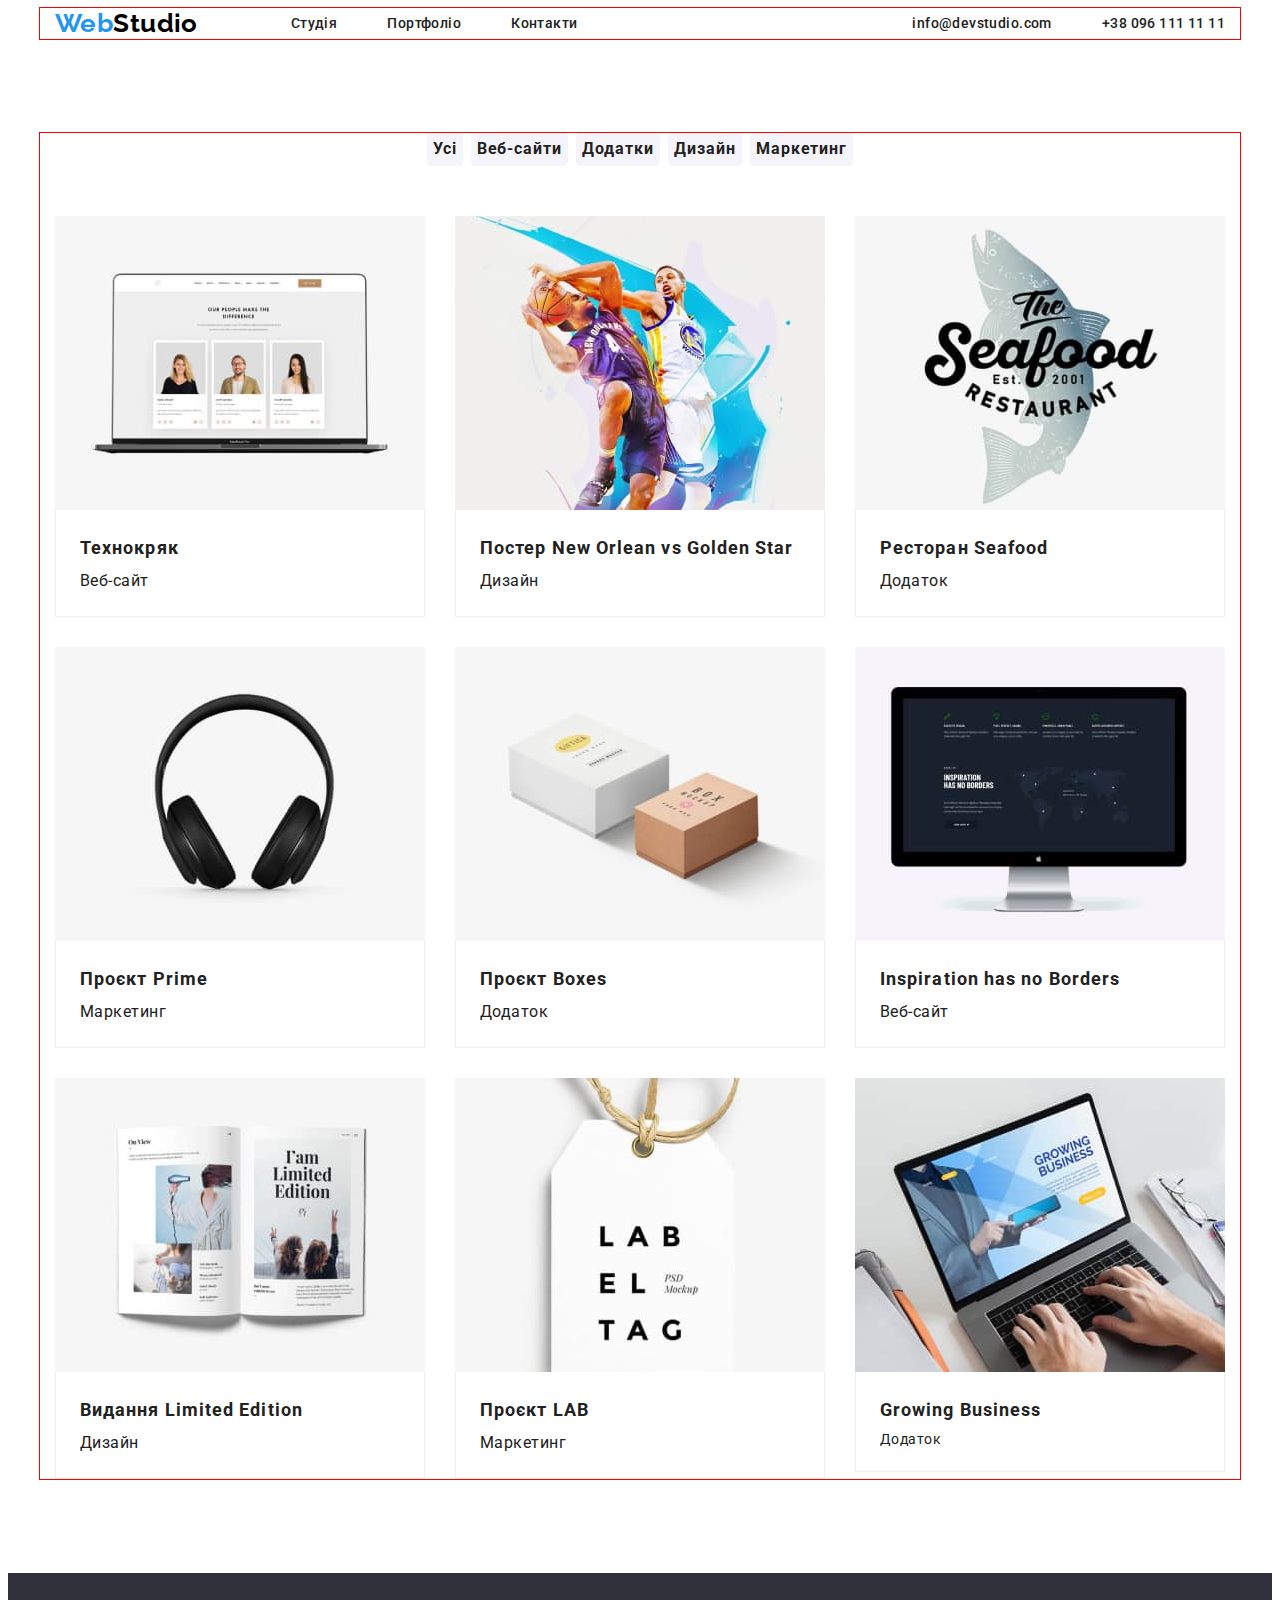
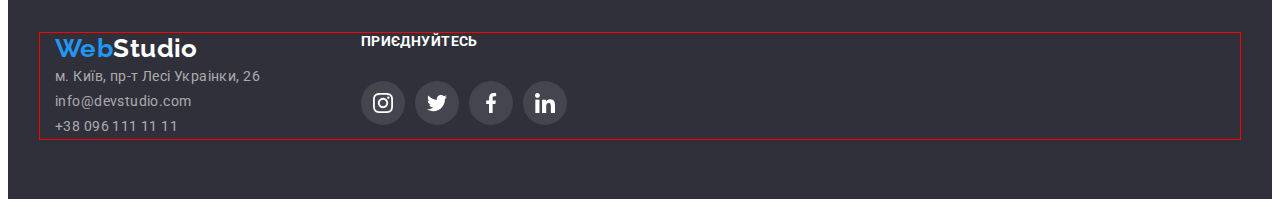
==== commit 023582bb: "флекси свг" ====
--- a/portfolio.html
+++ b/portfolio.html
@@ -178,26 +178,58 @@
         </div>
       </section>
     </main>
-
+ <!------------footer ------------>
     <footer class="footer">
       <div class="container">
-      <a class="link logo" href="/">Web<span class="logo-whayte">Studio</span></a>
-      <address class="address">
-        <ul class="list footer-list">
-          <li class="footer-item">
-            <a class="link footer-link" href="https://goo.gl/maps/CPtrU1FHBa2aNyZL9"
-              target="_blank"
-              rel="noopener noreferrer nofollow"
-              >м. Київ, пр-т Лесі Украінки, 26</a>
-          </li>
-          <li class="footer-item">
-            <a class="link footer-link" href="mailto:info@devstudio.com">info@devstudio.com</a>
-          </li>
-          <li class="footer-item">
-            <a class="link footer-link" href="tel:+380961111111">+38 096 111 11 11</a></li>
-        </ul>
-      </address>
-    </div>
+        <div class="footer-wrap">
+          <div>
+          <a class="link logo" href="/"
+            >Web<span class="logo-whayte">Studio</span></a
+          >
+          <address class="address">
+            <ul class="list footer-list">
+              <li class="footer-item">
+                <a
+                  class="link footer-link"
+                  href="https://goo.gl/maps/CPtrU1FHBa2aNyZL9"
+                  target="_blank"
+                  rel="noopener noreferrer nofollow"
+                  >м. Київ, пр-т Лесі Украінки, 26</a
+                >
+              </li>
+              <li class="footer-item">
+                <a class="link footer-link" href="mailto:info@devstudio.com"
+                  >info@devstudio.com</a
+                >
+              </li>
+              <li class="footer-item">
+                <a class="link footer-link" href="tel:+380961111111"
+                  >+38 096 111 11 11</a
+                >
+              </li>
+            </ul>
+          </address>
+        </div>
+        <div>
+          <div class="socials">
+            <h2 class="socials-titel">приєднуйтесь</h2>
+            <ul class="list socials-list">
+              <li class="socials-icon-item">
+                <a class="cocials-link" href=""><img src="./images/icon/instagram.svg" alt="" /></a>
+              </li>
+              <li class="socials-icon-item">
+                <a class="cocials-link" href=""><img src="./images/icon/twitter.svg" alt="" /></a>
+              </li>
+              <li class="socials-icon-item">
+                <a class="cocials-link" href=""><img src="./images/icon/facebook.svg" alt="" /></a>
+              </li>
+              <li class="socials-icon-item">
+                <a class="cocials-link" href=""><img src="./images/icon/linkedin.svg" alt="" /></a>
+              </li>
+            </ul>
+          </div>
+        </div>
+      </div>
     </footer>
   </body>
 </html>
--- a/css/style.css
+++ b/css/style.css
@@ -104,6 +104,10 @@
   display: flex;
   margin-left: auto;
 }
+/* .header-list::before {
+  margin-right: 10px;
+  background-image: url(../images/header/smartphone.png);
+} */
 .header-item:not(:last-child) {
   margin-right: 50px;
 }
@@ -116,7 +120,18 @@
 
 /* ----------hero---------- */
 .hero {
+  max-width: 1600px;
+  margin-left: auto;
+  margin-right: auto;
   background-color: var(--background-premiori);
+  background-image: linear-gradient(rgba(47, 48, 58, 0.4),
+  rgba(47, 48, 58, 0.4)),
+   url(../images/hero/Img.png);
+  background-repeat: no-repeat;
+  background-size: cover;
+  background-position: center;
+  padding-top: 200px;
+  padding-bottom: 200px;
 }
 .hero-title {
   color: rgba(255, 255, 255, 1);
@@ -149,9 +164,20 @@
   clip-path: inset(50%);
   margin: -1px;
 }
+.features-img {
+  margin-bottom: 55px;
+  }
+/* .bg-feeatures {
+  background-color: #F5F4FA;
+  width: 270px;
+  height: 120px;
+  border-radius: 4px;
+  padding: 25px 100px;
+} */
 .features-list {
   display: flex;
   gap: 30px;
+  
 }
 /* .features-item:not(:last-child) {
   margin-right: 30px;
@@ -194,6 +220,9 @@
 }
 
 /* ------------ team ------------ */
+.team {
+  background-color: #F5F4FA;
+}
 .team-titel {
   color: var(--color-text);
   font-weight: 700;
@@ -207,6 +236,10 @@
   display: flex;
   gap: 30px;
 }
+.paddig-team {
+  padding: 30px 10px;
+  text-align: center;
+}
 
 .team-subtitel {
   color: var(--color-text);
@@ -217,11 +250,11 @@
 }
 
 .team-img {
-  margin-bottom: 30px;
+  
 }
 .team-item {
   width: 270px;
-  padding-bottom: 30px;
+  
 }
 /* .team-item:not(:last-child) {
   margin-right: 30px;
@@ -229,6 +262,20 @@
 /*-------- background team card ---------*/
 .team-background {
   background-color: var(--card-background);
+}
+/* ------------client------------ */
+.client-titel {
+  font-weight: 700;
+  font-size: 36px;
+  line-height: calc(42 / 36);
+  text-align: center;
+  letter-spacing: 0.03em;
+  color: #212121;
+}
+.client-list {
+  display: flex;
+  gap: 30px;
+  padding-top: 50px;
 }
 
 /*  ------------footer ------------ */
@@ -248,6 +295,43 @@
   letter-spacing: 0.03em;
   font-style: normal;
 }
+.socials-titel {
+  font-weight: 700;
+  font-size: 14px;
+  line-height: 16px;
+  letter-spacing: 0.03em;
+  text-transform: uppercase;
+  color: #FFFFFF;
+  margin-bottom: 32px;
+}
+.socials-list {
+  display: flex;
+  gap: 10px;
+  
+}
+.socials-icon-item {
+  width: 44px;
+  height: 44px;
+  
+}
+.socials-icon-item :hover,
+.socials-icon-item :focus {
+  background-color: #2196F3;
+}
+.cocials-link {
+  display: flex;
+  align-items: center;
+  justify-content: center;
+  width: 100%;
+  height: 100%;
+  background-color: rgba(255, 255, 255, 0.1);;
+  border-radius: 50px;
+}
+.footer-wrap {
+  display: flex;
+ 
+  gap: 70px;
+}
 
 /* ------------Portfolio------------ */
 
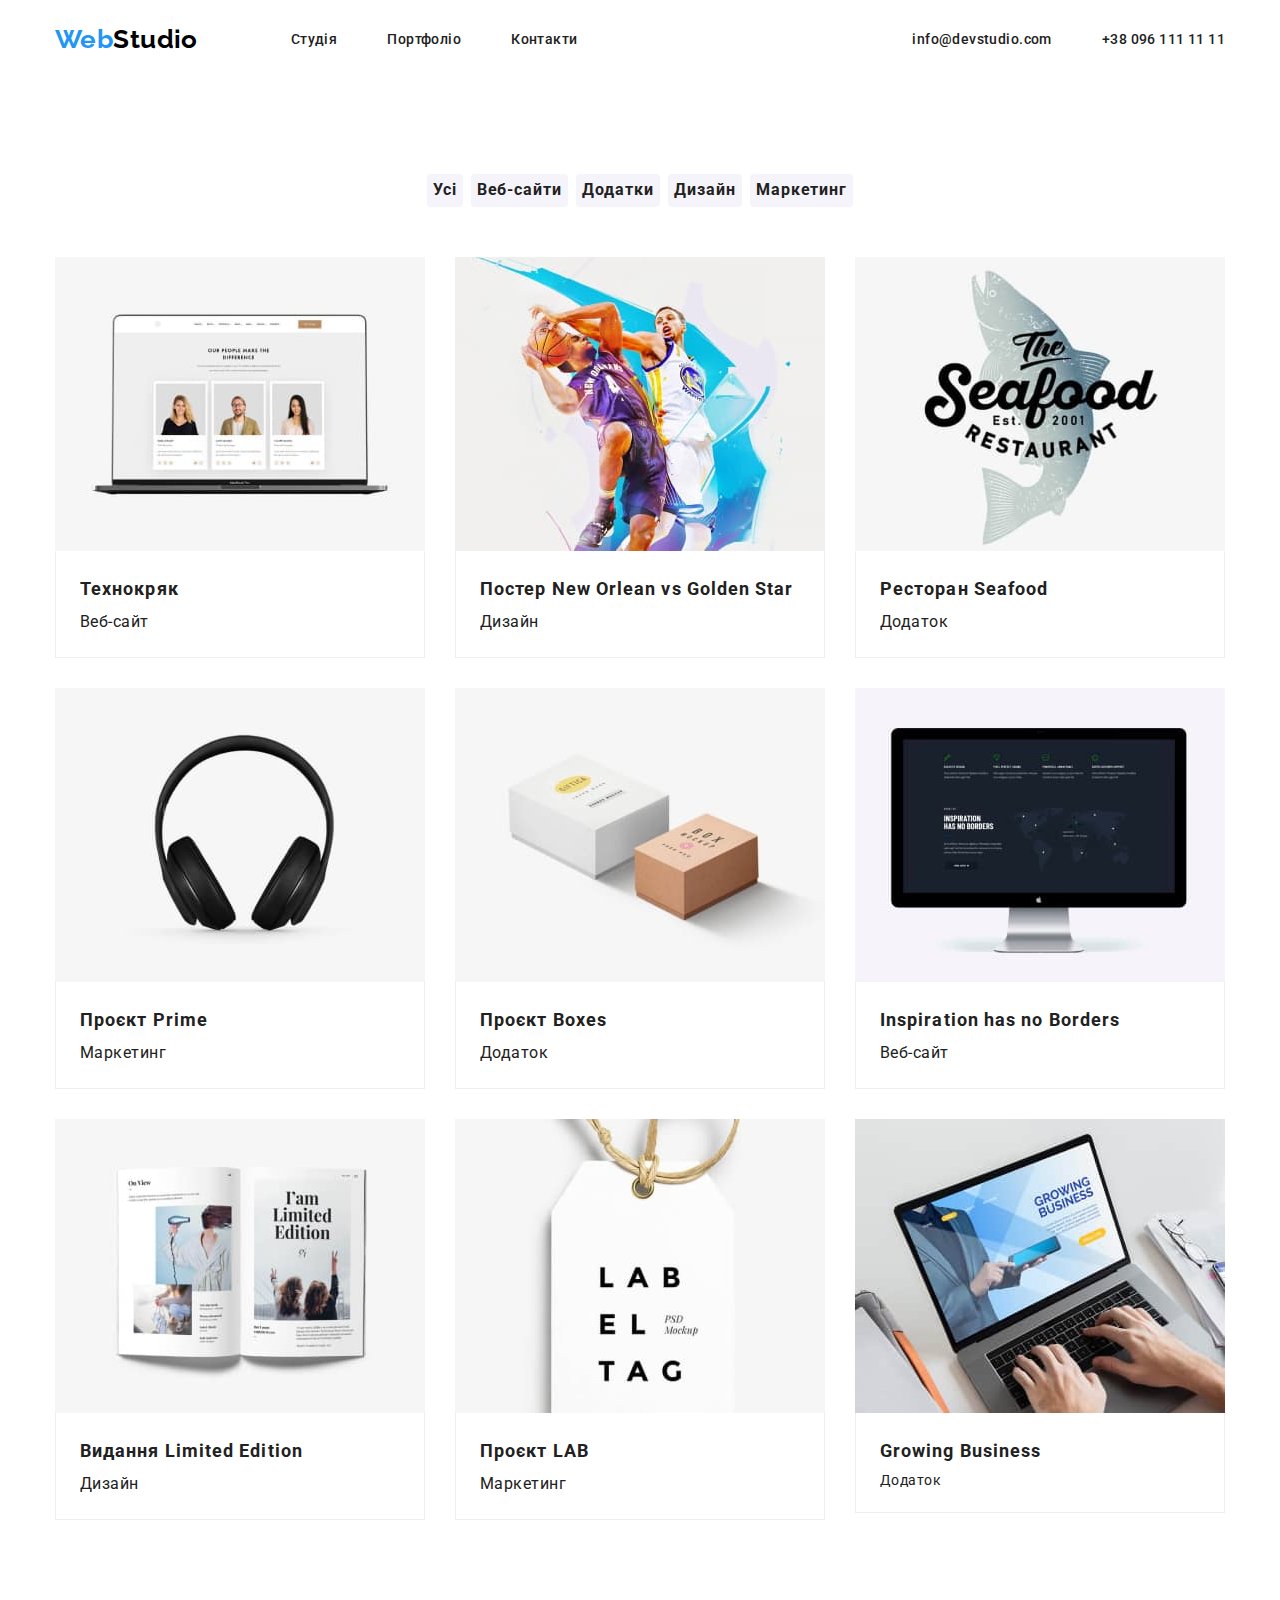
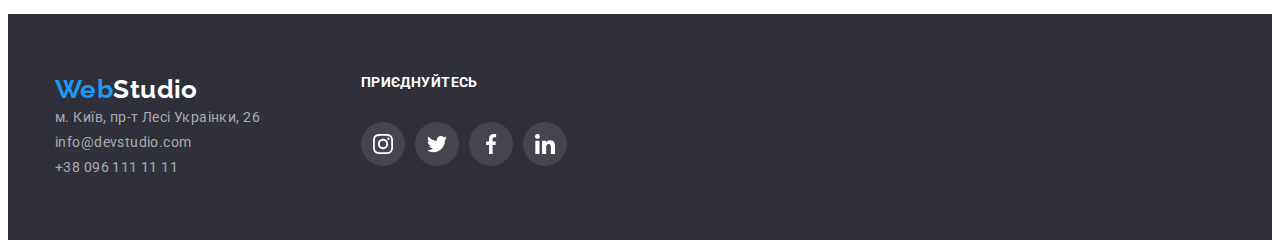
==== commit 052b0034: "соціальні іконки svg" ====
--- a/portfolio.html
+++ b/portfolio.html
@@ -179,57 +179,70 @@
       </section>
     </main>
  <!------------footer ------------>
-    <footer class="footer">
-      <div class="container">
-        <div class="footer-wrap">
-          <div>
-          <a class="link logo" href="/"
-            >Web<span class="logo-whayte">Studio</span></a
-          >
-          <address class="address">
-            <ul class="list footer-list">
-              <li class="footer-item">
-                <a
-                  class="link footer-link"
-                  href="https://goo.gl/maps/CPtrU1FHBa2aNyZL9"
-                  target="_blank"
-                  rel="noopener noreferrer nofollow"
-                  >м. Київ, пр-т Лесі Украінки, 26</a
-                >
-              </li>
-              <li class="footer-item">
-                <a class="link footer-link" href="mailto:info@devstudio.com"
-                  >info@devstudio.com</a
-                >
-              </li>
-              <li class="footer-item">
-                <a class="link footer-link" href="tel:+380961111111"
-                  >+38 096 111 11 11</a
-                >
-              </li>
-            </ul>
-          </address>
-        </div>
-        <div>
-          <div class="socials">
-            <h2 class="socials-titel">приєднуйтесь</h2>
-            <ul class="list socials-list">
-              <li class="socials-icon-item">
-                <a class="cocials-link" href=""><img src="./images/icon/instagram.svg" alt="" /></a>
-              </li>
-              <li class="socials-icon-item">
-                <a class="cocials-link" href=""><img src="./images/icon/twitter.svg" alt="" /></a>
-              </li>
-              <li class="socials-icon-item">
-                <a class="cocials-link" href=""><img src="./images/icon/facebook.svg" alt="" /></a>
-              </li>
-              <li class="socials-icon-item">
-                <a class="cocials-link" href=""><img src="./images/icon/linkedin.svg" alt="" /></a>
-              </li>
-            </ul>
-          </div>
-        </div>
+ <footer class="footer">
+  <div class="container">
+    <div class="footer-wrap">
+      <div>
+      <a class="link logo" href="/"
+        >Web<span class="logo-whayte">Studio</span></a
+      >
+      <address class="address">
+        <ul class="list footer-list">
+          <li class="footer-item">
+            <a
+              class="link footer-link"
+              href="https://goo.gl/maps/CPtrU1FHBa2aNyZL9"
+              target="_blank"
+              rel="noopener noreferrer nofollow"
+              >м. Київ, пр-т Лесі Украінки, 26</a
+            >
+          </li>
+          <li class="footer-item">
+            <a class="link footer-link" href="mailto:info@devstudio.com"
+              >info@devstudio.com</a
+            >
+          </li>
+          <li class="footer-item">
+            <a class="link footer-link" href="tel:+380961111111"
+              >+38 096 111 11 11</a
+            >
+          </li>
+        </ul>
+      </address>
+    </div>
+    <div>
+      <div class="cocials">
+        <h2 class="cocials-titel">приєднуйтесь</h2>
+        <ul class="list cocials-list">
+          <li class="cocials-icon-item">
+            <a class="cocials-link" href="">
+              <svg class="cocials-icon-footer" width="20" height="20" >
+                <use href="./images/sprite.svg#icon-instagram"></use>
+              </svg>
+            </a>
+          </li>
+          <li class="cocials-icon-item">
+            <a class="cocials-link" href="">
+              <svg class="cocials-icon-footer" width="20" height="20" >
+              <use href="./images/sprite.svg#icon-twitter"></use>
+            </svg></a>
+          </li>
+          <li class="cocials-icon-item">
+            <a class="cocials-link" href="">
+              <svg class="cocials-icon-footer" width="20" height="20" >
+              <use href="./images/sprite.svg#icon-facebook"></use>
+            </svg></a>
+          </li>
+          <li class="cocials-icon-item">
+            <a class="cocials-link" href="">
+              <svg class="cocials-icon-footer" width="20" height="20" >
+              <use href="./images/sprite.svg#icon-linkedin"></use>
+            </svg></a>
+          </li>
+        </ul>
       </div>
-    </footer>
+    </div>
+  </div>
+</footer>
   </body>
 </html>
--- a/css/style.css
+++ b/css/style.css
@@ -50,7 +50,7 @@
   width: 1170px;
   padding: 0 15px;
   margin: 0 auto;
-  outline: 1px solid red;
+  /* outline: 1px solid red; */
 }
 
 /* --------common styles----------- */
@@ -79,7 +79,11 @@
 }
 
 /* -------------header------------- */
-
+.header {
+  display: flex;
+  margin-top: 24px;
+  margin-bottom: 25px;
+}
 .header-nav {
   color: var(--background-white);
   background-color: var(--background-white);
@@ -92,6 +96,7 @@
   font-size: 26px;
   line-height: 1.2;
   margin-right: 93px;
+
 }
 .logo-blac {
   color: #000000;
@@ -165,7 +170,10 @@
   margin: -1px;
 }
 .features-img {
+  display: flex;
   margin-bottom: 55px;
+  align-content: center;
+  justify-content: center;
   }
 /* .bg-feeatures {
   background-color: #F5F4FA;
@@ -232,6 +240,15 @@
   letter-spacing: 0.03em;
   margin-bottom: 50px;
 }
+.team-text {
+  color: var(--color-second-text);
+  font-weight: 400;
+  font-size: 16px;
+  line-height: calc(19 / 16);
+  text-align: center;
+  letter-spacing: 0.03em;
+  margin: 16px;
+}
 .team-list {
   display: flex;
   gap: 30px;
@@ -249,19 +266,29 @@
   margin-bottom: 10px;
 }
 
-.team-img {
-  
+.cocials-list-team {
+  display: flex;
+  gap: 10px;
+  justify-content: center;
+}
+.cocials-icon-team {
+fill: #AFB1B8;
+}
+
+.cocials-link:hover .cocials-icon-team {
+fill: #ffffff;
 }
 .team-item {
   width: 270px;
-  
-}
-/* .team-item:not(:last-child) {
-  margin-right: 30px;
-} */
+}
+
 /*-------- background team card ---------*/
 .team-background {
   background-color: var(--card-background);
+  box-shadow: 0px 1px 3px rgba(0, 0, 0, 0.12),
+  0px 1px 1px rgba(0, 0, 0, 0.14),
+  0px 2px 1px rgba(0, 0, 0, 0.2);
+  border-radius: 0px 0px 4px 4px;
 }
 /* ------------client------------ */
 .client-titel {
@@ -295,7 +322,7 @@
   letter-spacing: 0.03em;
   font-style: normal;
 }
-.socials-titel {
+.cocials-titel {
   font-weight: 700;
   font-size: 14px;
   line-height: 16px;
@@ -304,18 +331,18 @@
   color: #FFFFFF;
   margin-bottom: 32px;
 }
-.socials-list {
+.cocials-list {
   display: flex;
   gap: 10px;
   
 }
-.socials-icon-item {
+.cocials-icon-item {
   width: 44px;
   height: 44px;
   
 }
-.socials-icon-item :hover,
-.socials-icon-item :focus {
+.cocials-icon-item :hover,
+.cocials-icon-item :focus {
   background-color: #2196F3;
 }
 .cocials-link {
@@ -329,8 +356,10 @@
 }
 .footer-wrap {
   display: flex;
- 
   gap: 70px;
+}
+.cocials-icon-footer {
+  fill: #FFFFFF;
 }
 
 /* ------------Portfolio------------ */
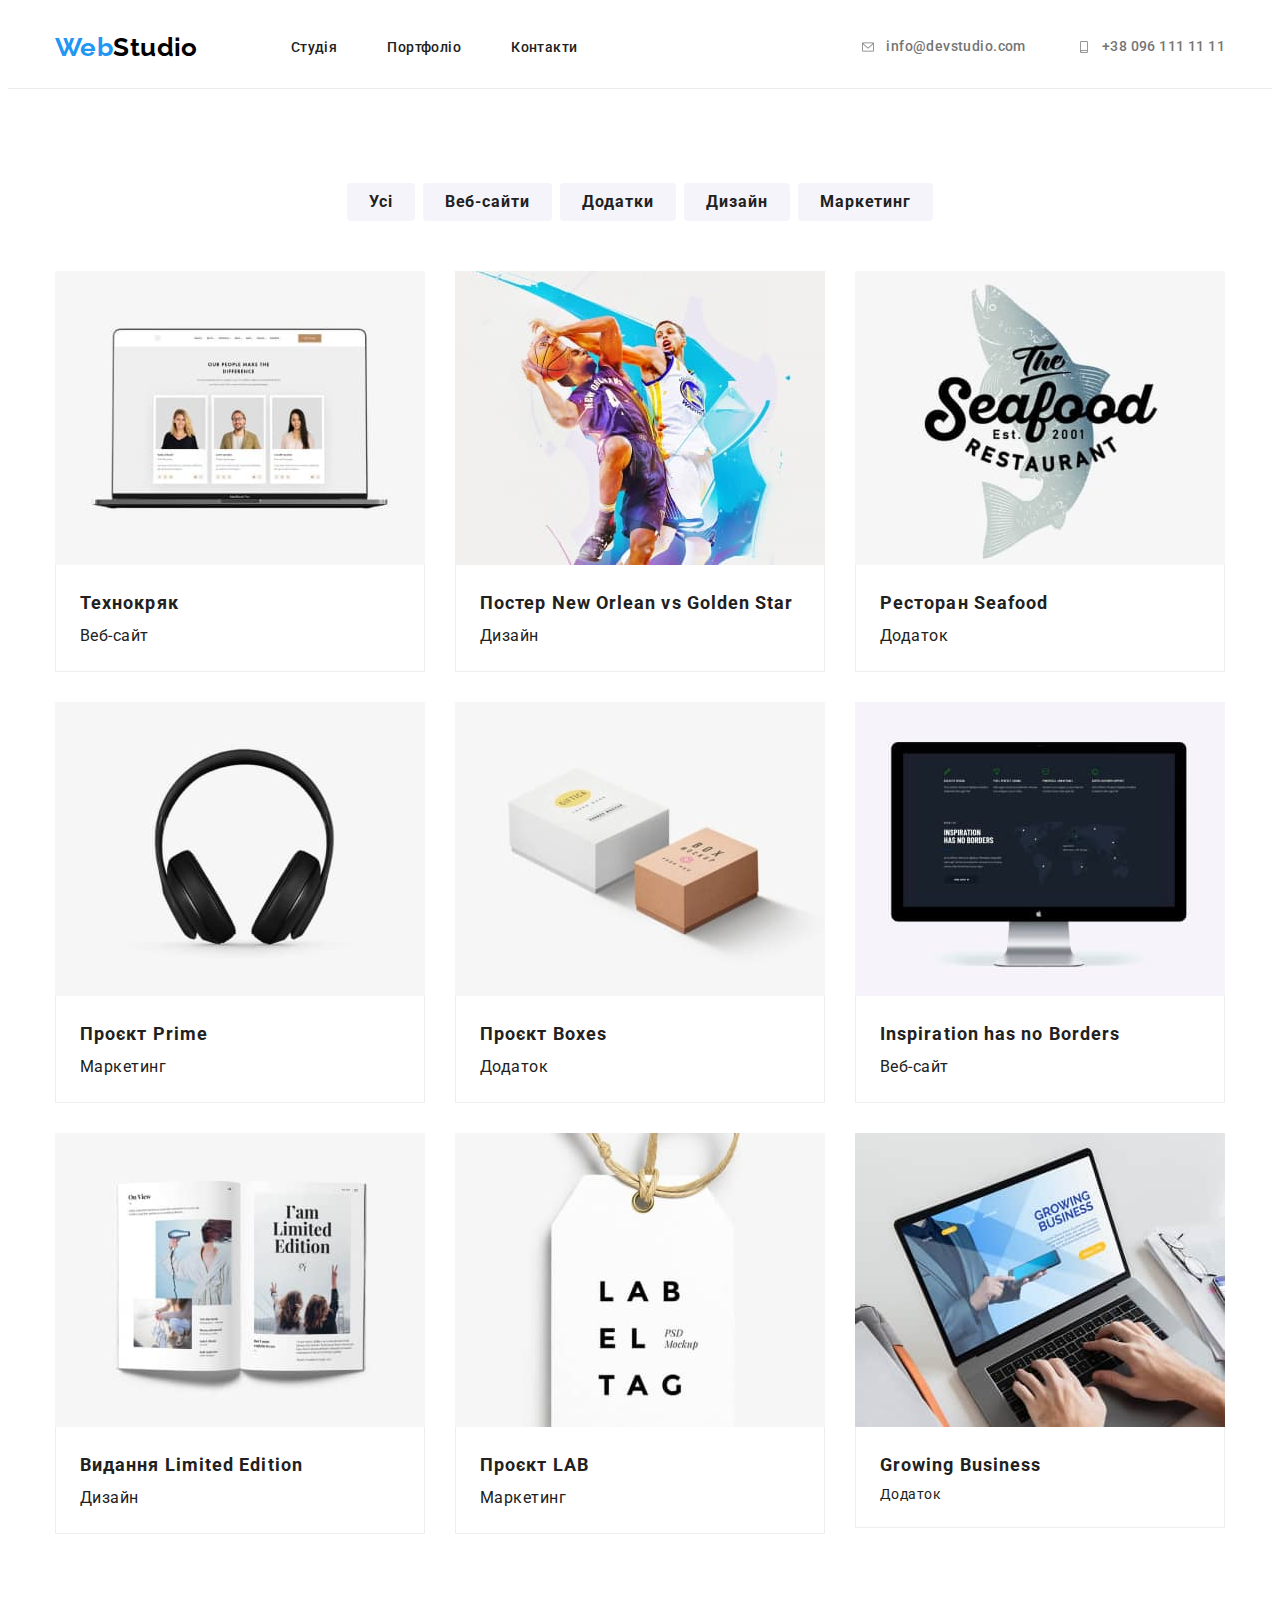
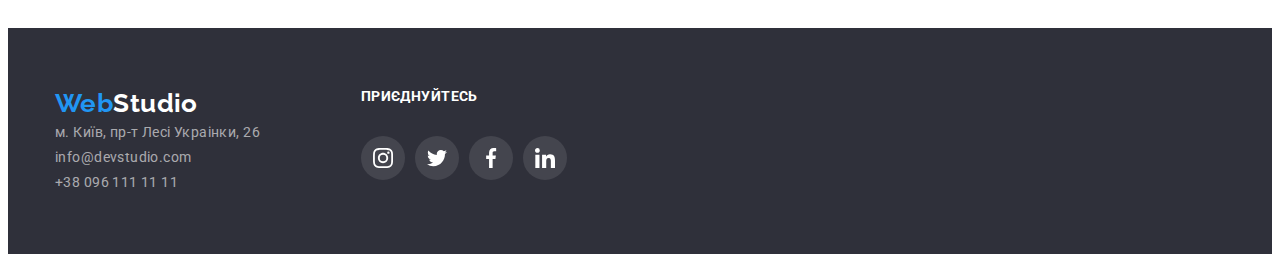
==== commit c1726d91: "іконки і тіні карток" ====
--- a/portfolio.html
+++ b/portfolio.html
@@ -36,14 +36,16 @@
         </nav>
         <ul class="list header-list">
           <li class="header-item">
-            <a class="link header-link" href="mailto:info@devstudio.com"
-              >info@devstudio.com</a
-            >
+            <a class="link header-link header-link-contact" href="mailto:info@devstudio.com">
+              <svg class="header-link-icon" width="16" height="12" >
+                <use href="./images/sprite.svg#icon-mail"></use>
+             </svg> info@devstudio.com</a>
           </li>
           <li class="header-item">
-            <a class="link header-link" href="tel:+380961111111"
-              >+38 096 111 11 11</a
-            >
+            <a class="link header-link header-link-contact" href="tel:+380961111111"
+              ><svg class="header-link-icon" width="10" height="16" >
+                <use href="./images/sprite.svg#icon-smartphone"></use>
+             </svg>+38 096 111 11 11</a>
           </li>
         </ul>
       </div>
--- a/css/style.css
+++ b/css/style.css
@@ -11,6 +11,10 @@
   --button: rgba(33, 150, 243, 1);
 }
 
+/* <svg width="" height="" >
+   <use href=""></use>
+</svg> */
+
 body {
   color: var(--color-text);
   font-family: "Roboto", sans-serif;
@@ -71,7 +75,7 @@
 }
 .btn:hover,
 .btn:focus {
-  background-color: #188ce8;
+  background-color: #2196F3;
 }
 .section {
   padding-top: 94px;
@@ -81,8 +85,10 @@
 /* -------------header------------- */
 .header {
   display: flex;
-  margin-top: 24px;
-  margin-bottom: 25px;
+  padding-top:  24px;
+  padding-bottom:  25px;
+  border-bottom: 1px solid rgba(236, 236, 236, 1);
+
 }
 .header-nav {
   color: var(--background-white);
@@ -121,6 +127,21 @@
   color: rgba(33, 33, 33, 1);
   font-weight: 500;
   font-family: inherit;
+}
+.header-link-contact {
+  color:var(--color-second-text);
+  display: inline-flex;
+  align-items: center;
+  gap: 10px;
+}
+.header-link-contact:hover .header-link-icon,
+.header-link-contact:focus .header-link-icon {
+  fill: #2196F3;
+}
+.header-link-icon {
+  width: 16px;
+  height: 12px;
+  fill:var(--color-second-text);
 }
 
 /* ----------hero---------- */
@@ -171,17 +192,16 @@
 }
 .features-img {
   display: flex;
-  margin-bottom: 55px;
-  align-content: center;
-  justify-content: center;
-  }
-/* .bg-feeatures {
+  padding: 25px 100px;
+
+  
+ }
+.bg-feeatures {
   background-color: #F5F4FA;
   width: 270px;
   height: 120px;
-  border-radius: 4px;
-  padding: 25px 100px;
-} */
+  margin-bottom: 30px;
+}
 .features-list {
   display: flex;
   gap: 30px;
@@ -304,6 +324,29 @@
   gap: 30px;
   padding-top: 50px;
 }
+.client-icon {
+  /* align-items: center;
+  justify-content: center;
+  width: 100%;
+  height: 100%; */
+  fill:#AFB1B8;
+  padding: 16px 32px;
+}
+.bg-client:hover .client-icon {
+  fill: #2196f3;
+}
+.bg-client:hover,
+.bg-client:focus {
+  border-color: #2196f3;
+  cursor: pointer;
+}
+.bg-client {
+background-color: rgb(255, 255, 255);
+width: 170px;
+height: 92px;
+border: 1px solid #AFB1B8;
+border-radius: 4px
+}
 
 /*  ------------footer ------------ */
 .footer {
@@ -364,10 +407,22 @@
 
 /* ------------Portfolio------------ */
 
+.btn-filters:hover {
+  box-shadow: 0px 3px 1px rgba(0, 0, 0, 0.1),
+  0px 1px 2px rgba(0, 0, 0, 0.08),
+  0px 2px 2px rgba(0, 0, 0, 0.12);
+}
+.btn-filters:hover {
+  color: rgb(255, 255, 255);
+}
+
 .btn-filters {
   color: #212121;
   background-color: #F5F4FA;;
   border-radius: 4px;
+  width: auto;
+  height: 38px;
+  padding: 6px 22px;
 }
 .btn-filters-list {
   margin-bottom: 50px;
@@ -387,6 +442,12 @@
     border: 1px solid rgba(238, 238, 238, 1);
     border-top: none;
 }
+.background-portfolio:hover,
+.background-portfolio:focus {
+  box-shadow: 0px 1px 1px rgba(0, 0, 0, 0.12),
+  0px 4px 4px rgba(0, 0, 0, 0.06), 
+  1px 4px 6px rgba(0, 0, 0, 0.16);
+}
 .portfolio-sabtitel {
   color: var(--color-text);
   font-weight: 700;
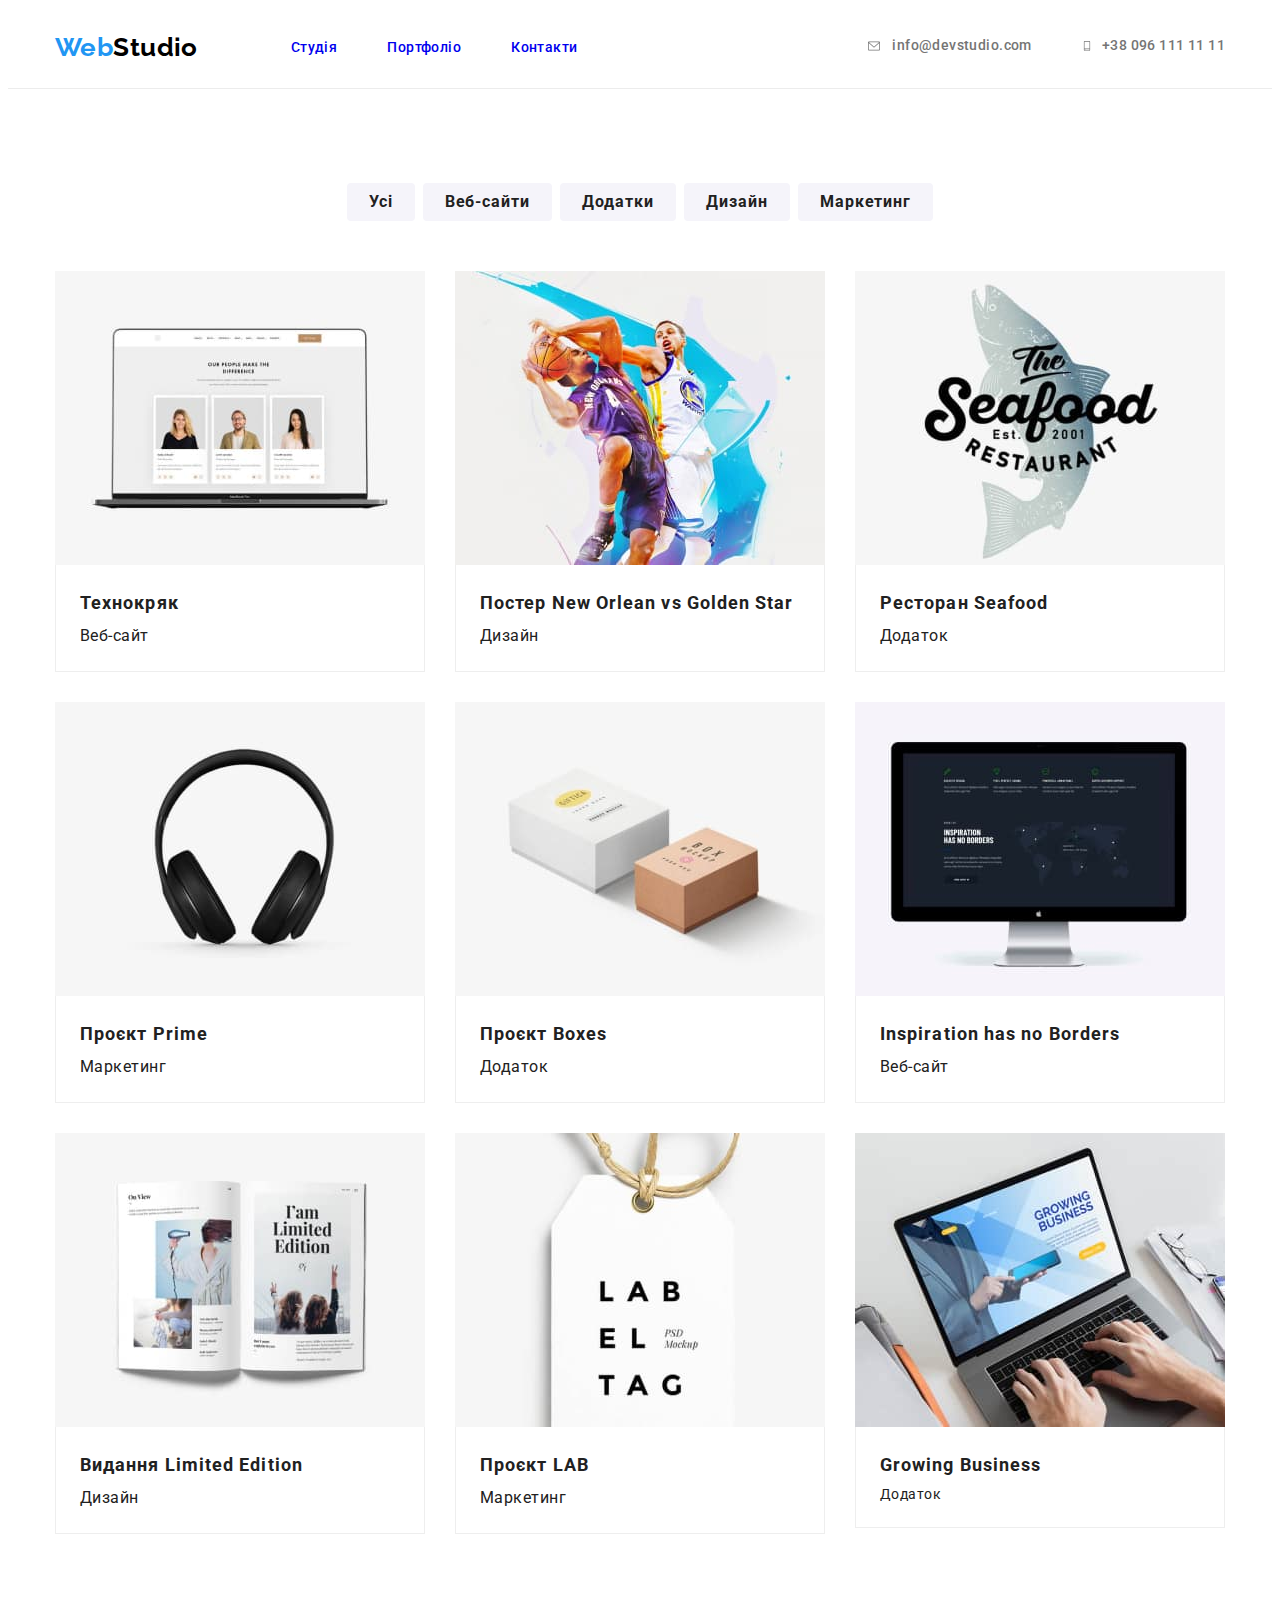
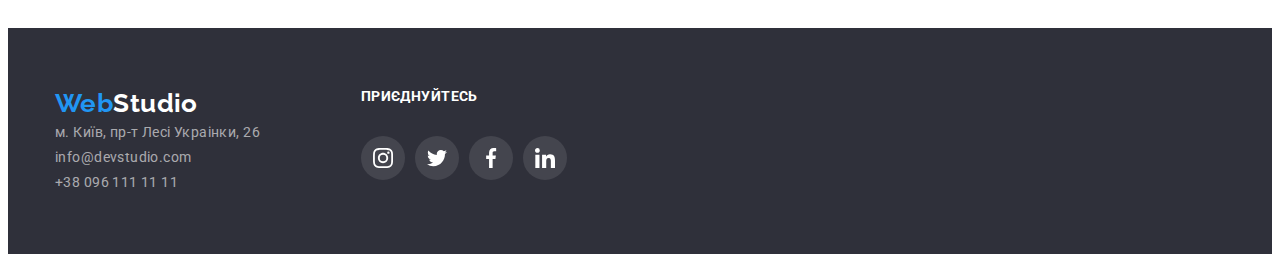
==== commit 0c4da4d6: "backdrop" ====
--- a/portfolio.html
+++ b/portfolio.html
@@ -78,11 +78,15 @@
           <!----------- projects portfolio ------------>
           <ul class="list portfolio-list">
             <li class="background-portfolio">
+              <div class="portfolio-list-wrap">
               <img class="portfolio-img"
                 src="./images/portfolio/1img.jpg"
                 alt="На макбукі відкрита сторінка сайту"
-                width="370"
-              />
+                width="370"/>
+                <p class="portfolio-list-overlay">Ресурс пропонує комплексні пропозиції
+                   з різним рівнем функціоналу та сервісів. Все це дозволить відвідувачу
+                    отримати вичерпні відомості про компанію чи приватну особу.</p>
+              </div>
               <div class="portfolio-card-border">
               <h2 class="portfolio-sabtitel">Технокряк</h2>
               <p class="portfolio-text">Веб-сайт</p>
--- a/css/style.css
+++ b/css/style.css
@@ -28,6 +28,10 @@
 }
 .link {
   text-decoration: none;
+  /* transition-property: color;
+  transition-duration: 300ms;
+  transition-timing-function: ease-in; */
+  transition: color 300ms ease-in;
 }
 .link:hover,
 .link:focus {
@@ -75,7 +79,7 @@
 }
 .btn:hover,
 .btn:focus {
-  background-color: #2196F3;
+  background-color: #2196f3;
 }
 .section {
   padding-top: 94px;
@@ -84,11 +88,11 @@
 
 /* -------------header------------- */
 .header {
-  display: flex;
-  padding-top:  24px;
-  padding-bottom:  25px;
+  /* position: fixed; */
+  display: flex;
+  padding-top: 24px;
+  padding-bottom: 25px;
   border-bottom: 1px solid rgba(236, 236, 236, 1);
-
 }
 .header-nav {
   color: var(--background-white);
@@ -102,7 +106,6 @@
   font-size: 26px;
   line-height: 1.2;
   margin-right: 93px;
-
 }
 .logo-blac {
   color: #000000;
@@ -124,24 +127,45 @@
 }
 
 .header-link {
+  font-weight: 500;
+  font-family: inherit;
+  
+}
+.header-link-accent {
+  position: relative;
   color: rgba(33, 33, 33, 1);
   font-weight: 500;
   font-family: inherit;
 }
+
+.header-link-accent-carent::after {
+  content: "";
+
+  position: absolute;
+  bottom: -34px;
+  left: 0;
+
+  display: block;
+  width: 100%;
+  height: 4px;
+
+  background-color: #2196f3;
+  border-radius: 2px;
+}
+
 .header-link-contact {
-  color:var(--color-second-text);
+  color: var(--color-second-text);
   display: inline-flex;
   align-items: center;
   gap: 10px;
 }
 .header-link-contact:hover .header-link-icon,
 .header-link-contact:focus .header-link-icon {
-  fill: #2196F3;
-}
+  fill: #2196f3;
+}
+
 .header-link-icon {
-  width: 16px;
-  height: 12px;
-  fill:var(--color-second-text);
+  fill: var(--color-second-text);
 }
 
 /* ----------hero---------- */
@@ -150,9 +174,11 @@
   margin-left: auto;
   margin-right: auto;
   background-color: var(--background-premiori);
-  background-image: linear-gradient(rgba(47, 48, 58, 0.4),
-  rgba(47, 48, 58, 0.4)),
-   url(../images/hero/Img.png);
+  background-image: linear-gradient(
+      rgba(47, 48, 58, 0.4),
+      rgba(47, 48, 58, 0.4)
+    ),
+    url(../images/hero/Img.png);
   background-repeat: no-repeat;
   background-size: cover;
   background-position: center;
@@ -193,11 +219,9 @@
 .features-img {
   display: flex;
   padding: 25px 100px;
-
-  
- }
+}
 .bg-feeatures {
-  background-color: #F5F4FA;
+  background-color: #f5f4fa;
   width: 270px;
   height: 120px;
   margin-bottom: 30px;
@@ -205,7 +229,6 @@
 .features-list {
   display: flex;
   gap: 30px;
-  
 }
 /* .features-item:not(:last-child) {
   margin-right: 30px;
@@ -240,16 +263,44 @@
   display: flex;
   gap: 30px;
 }
+
+.workers-item {
+  width: 370px;
+
+  position: relative;
+}
+
+.workers-item::before {
+  content: attr(data-application);
+  display: flex;
+  align-items: center;
+  justify-content: center;
+ 
+  position: absolute;
+  left: 0;
+  bottom: 0;
+
+  color: #FFFFFF;
+  font-weight: 700;
+  font-size: 14px;
+  line-height: calc(16 / 14);
+  letter-spacing: 0.03em;
+  text-transform: uppercase;
+
+  width: 100%;
+  height: 70px;  
+
+  background-color: rgba(47, 48, 58, 0.8);;
+}
+
+
 /* .workers-item:not(:last-child) {
   margin-right: 30px;
 } */
-.workers-item {
-  width: 370px;
-}
-
-/* ------------ team ------------ */
+
+/* ------------ Team ------------ */
 .team {
-  background-color: #F5F4FA;
+  background-color: #f5f4fa;
 }
 .team-titel {
   color: var(--color-text);
@@ -292,23 +343,31 @@
   justify-content: center;
 }
 .cocials-icon-team {
-fill: #AFB1B8;
+  fill: #afb1b8;
+  transition: fill 250ms ease-in-out;
 }
 
 .cocials-link:hover .cocials-icon-team {
-fill: #ffffff;
+  fill: #ffffff;
 }
 .team-item {
   width: 270px;
 }
 
-/*-------- background team card ---------*/
 .team-background {
   background-color: var(--card-background);
-  box-shadow: 0px 1px 3px rgba(0, 0, 0, 0.12),
-  0px 1px 1px rgba(0, 0, 0, 0.14),
-  0px 2px 1px rgba(0, 0, 0, 0.2);
+  box-shadow: 0px 1px 3px rgba(0, 0, 0, 0.12), 0px 1px 1px rgba(0, 0, 0, 0.14),
+    0px 2px 1px rgba(0, 0, 0, 0.2);
   border-radius: 0px 0px 4px 4px;
+}
+.team-item {
+  overflow: hidden;
+}
+.team-img {
+  transition: transform 800ms;
+}
+.team-item:hover .team-img {
+  transform: scale(1.2);
 }
 /* ------------client------------ */
 .client-titel {
@@ -329,7 +388,7 @@
   justify-content: center;
   width: 100%;
   height: 100%; */
-  fill:#AFB1B8;
+  fill: #afb1b8;
   padding: 16px 32px;
 }
 .bg-client:hover .client-icon {
@@ -339,13 +398,14 @@
 .bg-client:focus {
   border-color: #2196f3;
   cursor: pointer;
-}
+  }
 .bg-client {
-background-color: rgb(255, 255, 255);
-width: 170px;
-height: 92px;
-border: 1px solid #AFB1B8;
-border-radius: 4px
+  background-color: rgb(255, 255, 255);
+  width: 170px;
+  height: 92px;
+  border: 1px solid #afb1b8;
+  border-radius: 4px;
+  
 }
 
 /*  ------------footer ------------ */
@@ -371,8 +431,9 @@
   line-height: 16px;
   letter-spacing: 0.03em;
   text-transform: uppercase;
-  color: #FFFFFF;
+  color: #ffffff;
   margin-bottom: 32px;
+  
 }
 .cocials-list {
   display: flex;
@@ -382,35 +443,41 @@
 .cocials-icon-item {
   width: 44px;
   height: 44px;
-  
-}
-.cocials-icon-item :hover,
-.cocials-icon-item :focus {
-  background-color: #2196F3;
-}
+}
+
 .cocials-link {
   display: flex;
   align-items: center;
   justify-content: center;
   width: 100%;
   height: 100%;
-  background-color: rgba(255, 255, 255, 0.1);;
+  background-color: rgba(255, 255, 255, 0.1);
   border-radius: 50px;
-}
+
+  transition-property: background-color;
+  transition-duration: 250ms;
+  transition-timing-function: cubic-bezier(0.4, 0, 0.2, 1);
+}
+
+.cocials-link:hover,
+.cocials-link:focus {
+  background-color: #2196f3;
+}
+
 .footer-wrap {
   display: flex;
   gap: 70px;
 }
 .cocials-icon-footer {
-  fill: #FFFFFF;
+  fill: #ffffff;
+  
 }
 
 /* ------------Portfolio------------ */
 
 .btn-filters:hover {
-  box-shadow: 0px 3px 1px rgba(0, 0, 0, 0.1),
-  0px 1px 2px rgba(0, 0, 0, 0.08),
-  0px 2px 2px rgba(0, 0, 0, 0.12);
+  box-shadow: 0px 3px 1px rgba(0, 0, 0, 0.1), 0px 1px 2px rgba(0, 0, 0, 0.08),
+    0px 2px 2px rgba(0, 0, 0, 0.12);
 }
 .btn-filters:hover {
   color: rgb(255, 255, 255);
@@ -418,7 +485,7 @@
 
 .btn-filters {
   color: #212121;
-  background-color: #F5F4FA;;
+  background-color: #f5f4fa;
   border-radius: 4px;
   width: auto;
   height: 38px;
@@ -431,21 +498,22 @@
   justify-content: center;
 }
 .btn-filters-item:not(:last-child) {
-margin-right: 8px;
+  margin-right: 8px;
 }
 .background-portfolio {
   width: 370px;
   background-color: var(--card-background);
+  
 }
 .portfolio-card-border {
-    padding: 20px 24px;
-    border: 1px solid rgba(238, 238, 238, 1);
-    border-top: none;
+  padding: 20px 24px;
+  border: 1px solid rgba(238, 238, 238, 1);
+  border-top: none;
 }
 .background-portfolio:hover,
 .background-portfolio:focus {
-  box-shadow: 0px 1px 1px rgba(0, 0, 0, 0.12),
-  0px 4px 4px rgba(0, 0, 0, 0.06), 
+  box-shadow: 0px 1px 1px rgba(0, 0, 0, 0.12), 
+  0px 4px 4px rgba(0, 0, 0, 0.06),
   1px 4px 6px rgba(0, 0, 0, 0.16);
 }
 .portfolio-sabtitel {
@@ -465,5 +533,91 @@
   display: flex;
   flex-wrap: wrap;
   gap: 30px;
-  margin-top:34px ;
-}+  margin-top: 34px;
+}
+.portfolio-list-wrap {
+  position: relative;
+  overflow: hidden;
+
+}
+.portfolio-list-overlay {
+  transform: translateY(100%);
+
+  font-size: 18px;
+  line-height: calc(28 / 18);
+  letter-spacing: 0.03em;
+  color: var(--color-cap-text);
+
+  position: absolute;
+  bottom: 0;
+  left: 0;
+  width: 100%;
+  height: 100%;
+  padding: 63px 24px;
+
+  box-sizing: border-box;
+
+  background-color: rgba(33, 150, 243, 0.8);;
+  transition: transform 400ms ease-in;
+  
+}
+.background-portfolio:hover .portfolio-list-overlay {
+  transform: translateY(0);
+}
+
+.portfolio-img {
+
+}
+
+/* ========== Modal window ========== */
+.backdrop {
+  position: fixed;
+  top: 0;
+  left: 0;
+
+  width: 100%;
+  height: 100%;
+  
+  background-color: rgba(0, 0, 0, 0.3);
+
+  transition: opacity 250ms ease-in-out, visibility 250ms ease-in-out;
+}
+.backdrop.is-hidden {
+  opacity: 0;
+  visibility: hidden;
+  pointer-events: none;
+}
+
+.modal {
+  position: absolute;
+  top: 50%;
+  left: 50%;
+
+  width: 528px;
+  height: 581px;
+
+  background-color: #fff;
+  box-shadow: 0px 1px 3px rgba(0, 0, 0, 0.12), 
+  0px 1px 1px rgba(0, 0, 0, 0.14), 
+  0px 2px 1px rgba(0, 0, 0, 0.2);
+  border-radius: 4px;
+
+  transform: translate(-50%, -50%);
+}
+.modal-btn {
+  position: absolute;
+  top: 8px;
+  right: 8px;
+
+  border-radius: 50%;
+  width: 30px;
+  height: 30px;
+  background-color: #FFFFFF;
+  border: 1px solid rgba(0, 0, 0, 0.1);
+  
+  cursor: pointer;
+}
+.modal-btn:hover,
+.modal-btn:focus {
+  background-color: #ff0000;
+}
